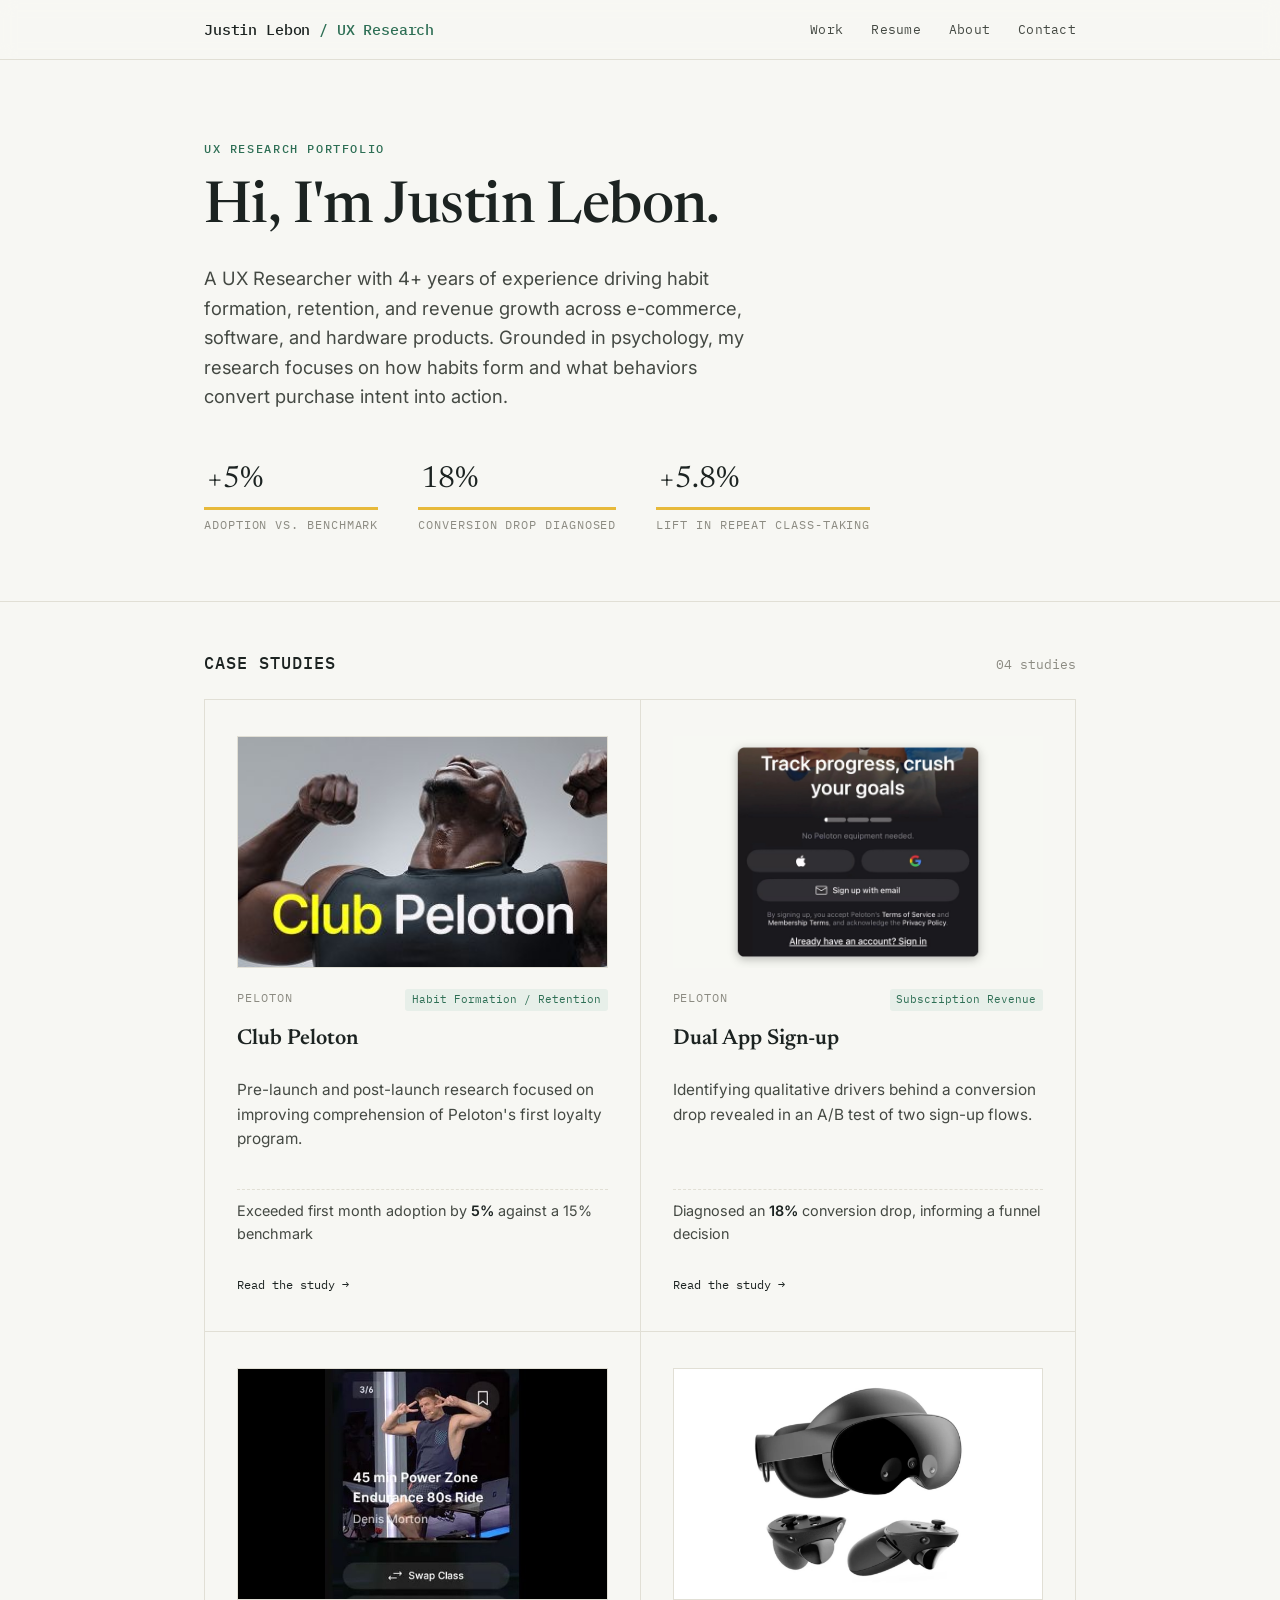
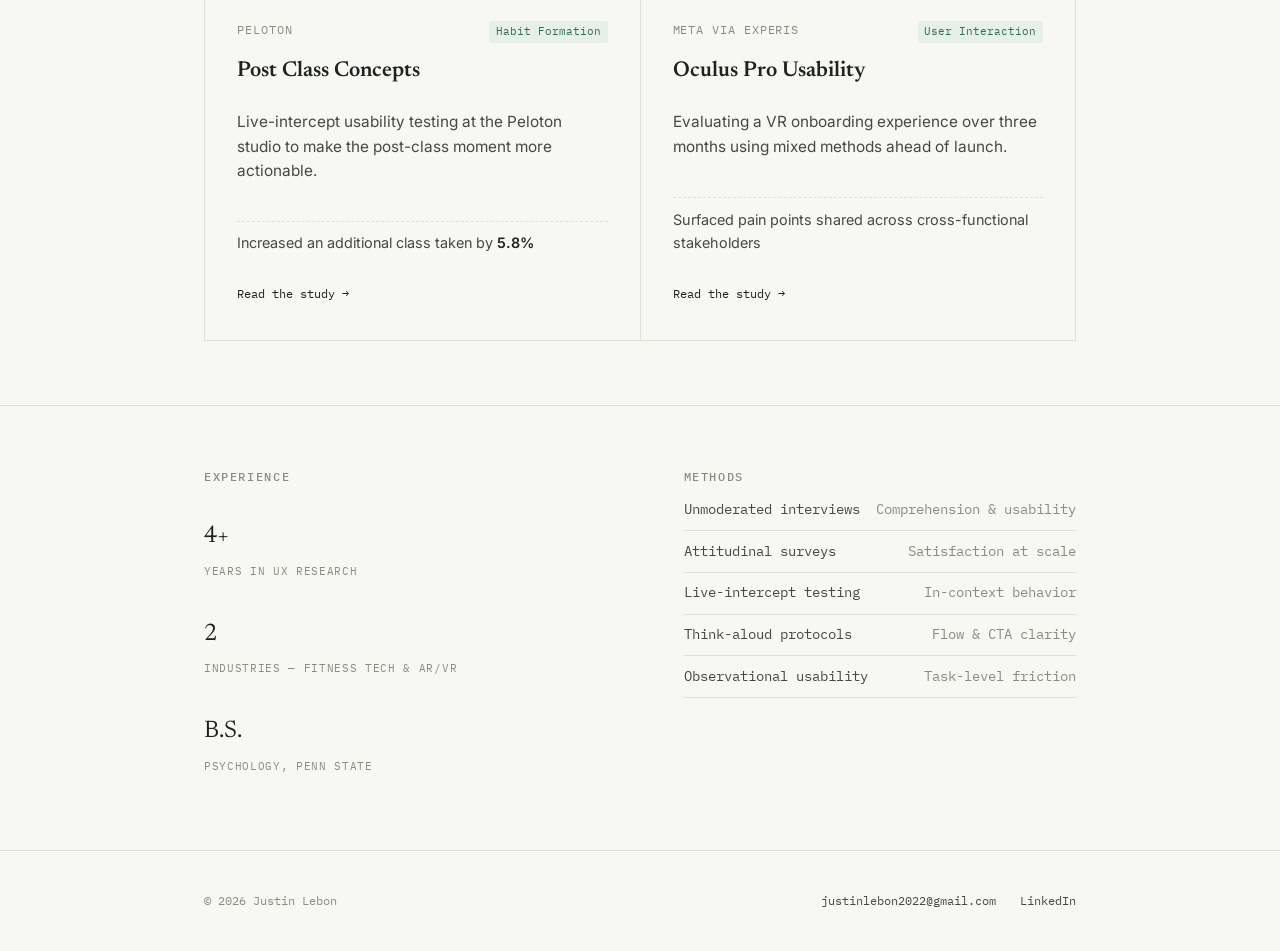
==== index.html @ 289b0f76 "Update index.html" ====
<!DOCTYPE html>
<html lang="en">
<head>
<meta charset="UTF-8">
<meta name="viewport" content="width=device-width, initial-scale=1.0">
<title>Justin Lebon — UX Research Portfolio</title>
<meta name="description" content="Justin Lebon is a user researcher with a background in psychology, focused on habit formation, retention, and revenue growth.">
<link rel="preconnect" href="https://fonts.googleapis.com">
<link rel="preconnect" href="https://fonts.gstatic.com" crossorigin>
<link href="https://fonts.googleapis.com/css2?family=Newsreader:wght@400;500;600&family=Inter:wght@400;500;600&family=IBM+Plex+Mono:wght@400;500&display=swap" rel="stylesheet">
<link rel="stylesheet" href="style.css">
</head>
<body>

<header class="site-header">
  <div class="container">
    <a href="index.html" class="brand">Justin Lebon <span>/ UX Research</span></a>
    <nav class="nav-links">
      <a href="#work">Work</a>
      <a href="resume.html">Resume</a>
      <a href="#hero">About</a>
      <a href="https://mail.google.com/mail/?view=cm&fs=1&to=justinlebon2022@gmail.com" target="_blank" rel="noopener">Contact</a>
    </nav>
  </div>
</header>

<main>
  <section class="hero" id="hero">
    <div class="container">
      <span class="eyebrow">UX Research Portfolio</span>
      <h1>Hi, I'm Justin Lebon.</h1>
      <p class="lede">A UX Researcher with 4+ years of experience driving habit formation, retention, and revenue growth across e-commerce, software, and hardware products. Grounded in psychology, my research focuses on how habits form and what behaviors convert purchase intent into action.</p>
      <div class="stats">
        <div class="stat">
          <span class="num mark">+5%</span>
          <span class="label">Adoption vs. benchmark</span>
        </div>
        <div class="stat">
          <span class="num mark">18%</span>
          <span class="label">Conversion drop diagnosed</span>
        </div>
        <div class="stat">
          <span class="num mark">+5.8%</span>
          <span class="label">Lift in repeat class-taking</span>
        </div>
      </div>
    </div>
  </section>

  <section id="work" class="container">
    <div class="section-label">
      <h2>Case Studies</h2>
      <span class="count">04 studies</span>
    </div>

    <div class="case-grid">

      <a class="case-card reveal" href="club-peloton.html">
        <img class="thumb" src="images/club-peloton-card.jpg" alt="Club Peloton loyalty program screen" style="object-fit:cover; object-position: top;">
        <div class="top-row">
          <span class="company">Peloton</span>
          <span class="tag">Habit Formation / Retention</span>
        </div>
        <h3>Club Peloton</h3>
        <p class="desc">Pre-launch and post-launch research focused on improving comprehension of Peloton's first loyalty program.</p>
        <p class="impact">Exceeded first month adoption by <strong>5%</strong> against a 15% benchmark</p>
        <span class="read-link">Read the study →</span>
      </a>

      <a class="case-card reveal" href="subscription-revenue.html">
        <img class="thumb" src="images/dualapp-card.jpg" alt="Peloton sign-up screen, track progress and crush your goals" style="object-fit:cover; border:none;">
        <div class="top-row">
          <span class="company">Peloton</span>
          <span class="tag">Subscription Revenue</span>
        </div>
        <h3>Dual App Sign-up</h3>
        <p class="desc">Identifying qualitative drivers behind a conversion drop revealed in an A/B test of two sign-up flows.</p>
        <p class="impact">Diagnosed an <strong>18%</strong> conversion drop, informing a funnel decision</p>
        <span class="read-link">Read the study →</span>
      </a>

      <a class="case-card reveal" href="post-class.html">
        <img class="thumb" src="images/postclass-card.jpg" alt="Post-class recommendation screen with upcoming ride suggestions">
        <div class="top-row">
          <span class="company">Peloton</span>
          <span class="tag">Habit Formation</span>
        </div>
        <h3>Post Class Concepts</h3>
        <p class="desc">Live-intercept usability testing at the Peloton studio to make the post-class moment more actionable.</p>
        <p class="impact">Increased an additional class taken by <strong>5.8%</strong></p>
        <span class="read-link">Read the study →</span>
      </a>

      <a class="case-card reveal" href="oculus-vr.html">
        <img class="thumb" src="images/oculus-headset.jpg" alt="Meta Quest Pro VR headset" style="object-fit:contain; background:#fff;">
        <div class="top-row">
          <span class="company">Meta via Experis</span>
          <span class="tag">User Interaction</span>
        </div>
        <h3>Oculus Pro Usability</h3>
        <p class="desc">Evaluating a VR onboarding experience over three months using mixed methods ahead of launch.</p>
        <p class="impact">Surfaced pain points shared across cross-functional stakeholders</p>
        <span class="read-link">Read the study →</span>
      </a>

    </div>
  </section>

  <section id="about" class="about-strip">
    <div class="container grid">
           <div>
        <span class="eyebrow muted">Experience</span>
        <div class="about-stats">
          <div class="stat">
            <span class="num">4+</span>
            <span class="label">Years in UX Research</span>
          </div>
          <div class="stat">
            <span class="num">2</span>
            <span class="label">Industries — Fitness Tech &amp; AR/VR</span>
          </div>
          <div class="stat">
            <span class="num">B.S.</span>
            <span class="label">Psychology, Penn State</span>
          </div>
        </div>
      </div>
      <div>
        <span class="eyebrow muted">Methods</span>
        <ul class="method-list">
          <li><span>Unmoderated interviews</span><span>Comprehension &amp; usability</span></li>
          <li><span>Attitudinal surveys</span><span>Satisfaction at scale</span></li>
          <li><span>Live-intercept testing</span><span>In-context behavior</span></li>
          <li><span>Think-aloud protocols</span><span>Flow &amp; CTA clarity</span></li>
          <li><span>Observational usability</span><span>Task-level friction</span></li>
        </ul>
      </div>
    </div>
  </section>
</main>

<footer class="site-footer">
  <div class="container">
    <span>© 2026 Justin Lebon</span>
    <div class="footer-links">
      <a href="https://mail.google.com/mail/?view=cm&fs=1&to=justinlebon2022@gmail.com" target="_blank" rel="noopener">justinlebon2022@gmail.com</a>
      <a href="https://www.linkedin.com/in/justin-lebon/" target="_blank" rel="noopener">LinkedIn</a>
    </div>
  </div>
</footer>

<script src="script.js"></script>
</body>
</html>
---- style.css ----
/* ===========================================================
   Justin Lebon — UX Research Portfolio
   Design language: "field notes" — a researcher's annotated
   notebook. Paper ground, ink type, forest-green signal color
   for data/impact, and a marker-highlighter accent used only
   on the numbers that matter.
   =========================================================== */

:root {
  /* color */
  --paper: #F7F7F3;
  --paper-raised: #FFFFFF;
  --ink: #1C2321;
  --ink-soft: #444943;
  --muted: #8C8B82;
  --line: #E1DFD5;
  --signal: #2E6F55;      /* forest green — data, links, accents */
  --signal-soft: #E7EFE9; /* pale wash of signal for chips/backgrounds */
  --mark: #E7B93A;        /* marker-highlighter gold */
  --mark-soft: #FBEFCB;

  /* type */
  --font-display: "Newsreader", Georgia, serif;
  --font-body: "Inter", -apple-system, BlinkMacSystemFont, sans-serif;
  --font-mono: "IBM Plex Mono", ui-monospace, monospace;

  /* layout */
  --max: 920px;
  --edge: 1.5rem;
}

* { box-sizing: border-box; }

html {
  scroll-behavior: smooth;
}

@media (prefers-reduced-motion: reduce) {
  html { scroll-behavior: auto; }
  *, *::before, *::after {
    animation-duration: 0.01ms !important;
    animation-iteration-count: 1 !important;
    transition-duration: 0.01ms !important;
    scroll-behavior: auto !important;
  }
}

body {
  margin: 0;
  background: var(--paper);
  color: var(--ink);
  font-family: var(--font-body);
  font-size: 17px;
  line-height: 1.6;
  -webkit-font-smoothing: antialiased;
}

::selection {
  background: var(--mark-soft);
  color: var(--ink);
}

a {
  color: var(--signal);
  text-decoration: none;
}
a:hover { text-decoration: underline; }

:focus-visible {
  outline: 2px solid var(--signal);
  outline-offset: 3px;
  border-radius: 2px;
}

img { max-width: 100%; display: block; }

.container {
  max-width: var(--max);
  margin: 0 auto;
  padding: 0 var(--edge);
}

.eyebrow {
  font-family: var(--font-mono);
  font-size: 0.72rem;
  letter-spacing: 0.14em;
  text-transform: uppercase;
  color: var(--signal);
  font-weight: 500;
}
.eyebrow.muted { color: var(--muted); }

h1, h2, h3 {
  font-family: var(--font-display);
  font-weight: 600;
  color: var(--ink);
  line-height: 1.15;
  margin: 0;
}

h1 { font-size: clamp(2.4rem, 5vw, 3.6rem); font-weight: 500; letter-spacing: -0.01em; }
h2 { font-size: clamp(1.5rem, 3vw, 2rem); }
h3 { font-size: 1.15rem; font-weight: 600; }

p { margin: 0.75em 0; color: var(--ink-soft); }

/* ---------- marker highlight, the signature element ---------- */
.mark {
  background-image: linear-gradient(var(--mark) 0 0);
  background-repeat: no-repeat;
  background-size: 100% 0.42em;
  background-position: 0 82%;
  padding: 0 0.08em;
  font-style: normal;
}

.meta-row .cell .v.mark {
  background-image: none;
  padding: 0;
  text-decoration: underline;
  text-decoration-color: var(--mark);
  text-decoration-thickness: 2px;
  text-underline-offset: 4px;
}

/* ---------- header ---------- */
.site-header {
  position: sticky;
  top: 0;
  z-index: 20;
  background: rgba(247, 247, 243, 0.88);
  backdrop-filter: blur(8px);
  border-bottom: 1px solid var(--line);
}
.site-header .container {
  display: flex;
  align-items: center;
  justify-content: space-between;
  padding-top: 1.1rem;
  padding-bottom: 1.1rem;
}
.brand {
  font-family: var(--font-mono);
  font-size: 0.92rem;
  color: var(--ink);
  font-weight: 500;
  letter-spacing: -0.01em;
}
.brand:hover { text-decoration: none; color: var(--signal); }
.brand span { color: var(--signal); }

.nav-links {
  display: flex;
  gap: 1.75rem;
  font-family: var(--font-mono);
  font-size: 0.82rem;
  letter-spacing: 0.02em;
}
.nav-links a { color: var(--ink-soft); }
.nav-links a:hover { color: var(--signal); }

.back-link {
  font-family: var(--font-mono);
  font-size: 0.82rem;
  color: var(--ink-soft);
  display: inline-flex;
  align-items: center;
  gap: 0.4em;
}
.back-link:hover { color: var(--signal); text-decoration: none; }

/* ---------- hero ---------- */
.hero {
  padding: 5rem 0 4rem;
  border-bottom: 1px solid var(--line);
}
.hero .eyebrow { margin-bottom: 1.1rem; display: block; }
.hero h1 { max-width: 15ch; }
.hero .lede {
  max-width: 46ch;
  font-size: 1.15rem;
  margin-top: 1.4rem;
  color: var(--ink-soft);
}
.hero .stats {
  display: flex;
  flex-wrap: wrap;
  gap: 2.5rem;
  margin-top: 2.75rem;
}
.hero .stat .num {
  font-family: var(--font-display);
  font-size: 1.9rem;
  color: var(--ink);
  display: block;
}
.hero .stat .num.mark {
  background-size: 100% 0.1em;
  background-position: 0 100%;
  padding: 0 0.1em 0.18em;
}
.hero .stat .label {
  font-family: var(--font-mono);
  font-size: 0.72rem;
  color: var(--muted);
  text-transform: uppercase;
  letter-spacing: 0.08em;
}

/* ---------- case study grid (index) ---------- */
.section-label {
  padding: 3.25rem 0 1.5rem;
  display: flex;
  align-items: baseline;
  justify-content: space-between;
  gap: 1rem;
}
.section-label h2 { font-size: 1.05rem; font-family: var(--font-mono); text-transform: uppercase; letter-spacing: 0.06em; font-weight: 500; color: var(--ink); }
.section-label .count { font-family: var(--font-mono); font-size: 0.8rem; color: var(--muted); }

.case-grid {
  display: grid;
  grid-template-columns: repeat(2, 1fr);
  gap: 1px;
  background: var(--line);
  border: 1px solid var(--line);
  margin-bottom: 4rem;
}
@media (max-width: 720px) {
  .case-grid { grid-template-columns: 1fr; }
}

.case-card {
  background: var(--paper);
  padding: 2.25rem 2rem;
  display: flex;
  flex-direction: column;
  gap: 0.9rem;
  transition: background 0.2s ease;
}
.case-card:hover { background: var(--paper-raised); }
.case-card .top-row {
  display: flex;
  justify-content: space-between;
  align-items: flex-start;
  gap: 1rem;
}
.case-card .company {
  font-family: var(--font-mono);
  font-size: 0.72rem;
  letter-spacing: 0.08em;
  text-transform: uppercase;
  color: var(--muted);
}
.case-card .tag {
  font-family: var(--font-mono);
  font-size: 0.68rem;
  color: var(--signal);
  background: var(--signal-soft);
  padding: 0.25em 0.6em;
  border-radius: 3px;
  white-space: nowrap;
}
.case-card h3 {
  font-size: 1.35rem;
  margin-top: 0.1rem;
}
.case-card .desc {
  font-size: 0.96rem;
  color: var(--ink-soft);
  flex-grow: 1;
}
.case-card .impact {
  font-size: 0.9rem;
  padding-top: 0.6rem;
  border-top: 1px dashed var(--line);
  color: var(--ink-soft);
}
.case-card .impact strong { color: var(--ink); font-weight: 600; }
.case-card .read-link {
  font-family: var(--font-mono);
  font-size: 0.78rem;
  color: var(--ink);
  margin-top: 0.3rem;
}
.case-card:hover .read-link { color: var(--signal); }

/* ---------- about strip ---------- */
.about-strip {
  padding: 3.5rem 0 4.5rem;
  border-top: 1px solid var(--line);
}
.about-strip .grid {
  display: grid;
  grid-template-columns: 1.1fr 1fr;
  gap: 3rem;
}
@media (max-width: 720px) {
  .about-strip .grid { grid-template-columns: 1fr; }
}
.about-strip p { font-size: 1.02rem; }
.method-list {
  list-style: none;
  margin: 0;
  padding: 0;
  font-family: var(--font-mono);
  font-size: 0.85rem;
}
.about-stats {
  display: flex;
  flex-wrap: wrap;
  gap: 2rem;
  margin-top: 1.75rem;
}
.about-stats .num {
  font-family: var(--font-display);
  font-size: 1.5rem;
  color: var(--ink);
  display: block;
}
.about-stats .label {
  font-family: var(--font-mono);
  font-size: 0.7rem;
  color: var(--muted);
  text-transform: uppercase;
  letter-spacing: 0.06em;
}
.method-list li {
  display: flex;
  justify-content: space-between;
  padding: 0.7em 0;
  border-bottom: 1px solid var(--line);
  color: var(--ink-soft);
}
.method-list li span:last-child { color: var(--muted); }

/* ---------- footer ---------- */
.site-footer {
  border-top: 1px solid var(--line);
  padding: 2.5rem 0;
}
.site-footer .container {
  display: flex;
  justify-content: space-between;
  align-items: center;
  flex-wrap: wrap;
  gap: 1rem;
  font-family: var(--font-mono);
  font-size: 0.78rem;
  color: var(--muted);
}
.site-footer .container a { color: var(--ink-soft); }
.site-footer .container a:hover { color: var(--signal); }
.footer-links {
  display: flex;
  gap: 1.5rem;
}

/* ===========================================================
   Case study pages
   =========================================================== */

.case-hero {
  padding: 2.75rem 0 3rem;
  border-bottom: 1px solid var(--line);
}
.case-hero .back-link { margin-bottom: 2.25rem; display: inline-flex; }
.case-hero .eyebrow { margin-bottom: 0.9rem; display: block; }
.case-hero h1 { max-width: 22ch; font-size: clamp(2rem, 4.4vw, 3rem); }

.meta-row {
  display: grid;
  grid-template-columns: repeat(4, 1fr);
  gap: 1px;
  background: var(--line);
  border: 1px solid var(--line);
  margin-top: 2.75rem;
}
@media (max-width: 720px) {
  .meta-row { grid-template-columns: repeat(2, 1fr); }
}
.meta-row .cell {
  background: var(--paper);
  padding: 1.1rem 1.25rem;
}
.meta-row .cell .k {
  font-family: var(--font-mono);
  font-size: 0.68rem;
  text-transform: uppercase;
  letter-spacing: 0.06em;
  color: var(--muted);
  display: block;
  margin-bottom: 0.35rem;
}
.meta-row .cell .v {
  font-size: 0.95rem;
  color: var(--ink);
  font-weight: 500;
}

.case-section {
  padding: 3.5rem 0;
  border-bottom: 1px solid var(--line);
}
.case-section:last-of-type { border-bottom: none; }
.case-section .section-head {
  display: flex;
  align-items: baseline;
  gap: 0.9rem;
  margin-bottom: 1rem;
}
.case-section .index {
  font-family: var(--font-mono);
  font-size: 0.85rem;
  color: var(--signal);
}
.case-section h2 { font-size: clamp(1.3rem, 2.6vw, 1.7rem); }

.lead-list {
  margin: 0;
  padding: 0;
  list-style: none;
  display: grid;
  gap: 1.1rem;
}
.lead-list li {
  padding-left: 1.6rem;
  position: relative;
  color: var(--ink-soft);
  font-size: 1.02rem;
}
.lead-list li::before {
  content: "";
  position: absolute;
  left: 0;
  top: 0.55em;
  width: 6px;
  height: 6px;
  background: var(--signal);
  border-radius: 50%;
}

.objective-cards {
  display: grid;
  grid-template-columns: repeat(2, 1fr);
  gap: 1.25rem;
}
@media (max-width: 720px) { .objective-cards { grid-template-columns: 1fr; } }
.objective-card {
  border: 1px solid var(--line);
  padding: 1.5rem 1.6rem;
  background: var(--paper-raised);
}
.objective-card .num {
  font-family: var(--font-mono);
  color: var(--signal);
  font-size: 0.8rem;
  display: block;
  margin-bottom: 0.6rem;
}
.objective-card p { margin: 0; color: var(--ink); font-size: 1.02rem; }

.method-grid {
  display: grid;
  grid-template-columns: repeat(2, 1fr);
  gap: 1.5rem;
}
@media (max-width: 720px) { .method-grid { grid-template-columns: 1fr; } }
.method-card {
  background: var(--paper-raised);
  border: 1px solid var(--line);
  padding: 1.75rem;
}
.method-card .method-name {
  font-family: var(--font-mono);
  font-size: 0.95rem;
  color: var(--ink);
  font-weight: 500;
  margin-bottom: 1rem;
  padding-bottom: 0.9rem;
  border-bottom: 1px dashed var(--line);
}
.method-card ul {
  margin: 0;
  padding: 0;
  list-style: none;
  display: grid;
  gap: 0.6rem;
}
.method-card li {
  font-size: 0.94rem;
  color: var(--ink-soft);
  padding-left: 1.1rem;
  position: relative;
}
.method-card li::before {
  content: "–";
  position: absolute;
  left: 0;
  color: var(--muted);
}

/* timeline */
.timeline {
  display: grid;
  grid-template-columns: repeat(4, 1fr);
  gap: 1.5rem;
}
@media (max-width: 860px) {
  .timeline { grid-template-columns: 1fr; }
}
.timeline-phase {
  position: relative;
  padding-top: 1.6rem;
}
.timeline-phase::before {
  content: "";
  position: absolute;
  top: 0;
  left: 0;
  right: 0;
  height: 3px;
  background: var(--signal);
}
.timeline-phase .phase-num {
  font-family: var(--font-mono);
  font-size: 0.72rem;
  color: var(--muted);
}
.timeline-phase h3 {
  font-size: 1rem;
  margin: 0.35rem 0 0.9rem;
}
.timeline-phase ul {
  margin: 0;
  padding: 0;
  list-style: none;
  display: grid;
  gap: 0.55rem;
}
.timeline-phase li {
  font-size: 0.87rem;
  color: var(--ink-soft);
  line-height: 1.45;
  padding-left: 0.9rem;
  position: relative;
}
.timeline-phase li::before {
  content: "";
  position: absolute;
  left: 0;
  top: 0.5em;
  width: 4px;
  height: 4px;
  background: var(--muted);
  border-radius: 50%;
}

/* insight / recommendation pairs */
.finding-list {
  display: grid;
  gap: 1px;
  background: var(--line);
  border: 1px solid var(--line);
}
.finding {
  background: var(--paper-raised);
  display: grid;
  grid-template-columns: 1fr 1fr;
}
@media (max-width: 720px) {
  .finding { grid-template-columns: 1fr; }
}
.finding > div {
  padding: 1.6rem 1.75rem;
}
.finding .insight { border-right: 1px solid var(--line); }
@media (max-width: 720px) {
  .finding .insight { border-right: none; border-bottom: 1px solid var(--line); }
}
.finding .tag {
  font-family: var(--font-mono);
  font-size: 0.68rem;
  text-transform: uppercase;
  letter-spacing: 0.07em;
  display: block;
  margin-bottom: 0.6rem;
}
.finding .insight .tag { color: var(--muted); }
.finding .recommendation .tag { color: var(--signal); }
.finding p { margin: 0; font-size: 0.96rem; color: var(--ink); }
.finding .recommendation { background: var(--signal-soft); }

/* ---------- imagery ---------- */
.case-card .thumb {
  width: 100%;
  aspect-ratio: 16 / 10;
  object-fit: cover;
  border: 1px solid var(--line);
  margin-bottom: 0.4rem;
  background: var(--ink);
}

.case-hero .grid {
  display: grid;
  grid-template-columns: 1.1fr 0.9fr;
  gap: 3rem;
  align-items: center;
}
@media (max-width: 800px) {
  .case-hero .grid { grid-template-columns: 1fr; }
}
.case-hero .shots {
  display: flex;
  gap: 1rem;
  justify-content: center;
}
.case-hero .shots img {
  width: 48%;
  border: 1px solid var(--line);
  box-shadow: 0 20px 40px -20px rgba(28, 35, 33, 0.25);
}
.case-hero .shots img:nth-child(2) { margin-top: 2rem; }
.case-hero .shots.single img { width: 72%; }

.company-logo {
  width: 44px;
  height: 44px;
  border-radius: 8px;
  object-fit: cover;
  margin-bottom: 1.1rem;
  border: 1px solid var(--line);
}

.context-media {
  display: grid;
  grid-template-columns: 1.3fr 1fr;
  gap: 2.5rem;
  align-items: center;
}
@media (max-width: 800px) {
  .context-media { grid-template-columns: 1fr; }
}
.context-media .art img {
  width: 100%;
  border: 1px solid var(--line);
}
.context-media .art.phone {
  max-width: 240px;
  margin: 0 auto;
}
.context-media .art.phone img {
  box-shadow: 0 24px 48px -24px rgba(28, 35, 33, 0.3);
}

.method-icon {
  width: 34px;
  height: 34px;
  object-fit: contain;
  margin-bottom: 0.9rem;
  opacity: 0.85;
}

/* ===========================================================
   Resume page
   =========================================================== */

.resume-hero {
  padding: 3.5rem 0 3rem;
  border-bottom: 1px solid var(--line);
}
.resume-hero .top-row {
  display: flex;
  justify-content: space-between;
  align-items: flex-start;
  gap: 1.5rem;
  flex-wrap: wrap;
}
.resume-hero h1 { margin-top: 0.6rem; }
.resume-contact {
  margin-top: 1.3rem;
  display: flex;
  flex-wrap: wrap;
  gap: 0.5rem 1.4rem;
  font-family: var(--font-mono);
  font-size: 0.85rem;
  color: var(--ink-soft);
}
.resume-contact a { color: var(--ink-soft); }
.resume-contact a:hover { color: var(--signal); }
.resume-contact span.sep { color: var(--line); }

.btn-download {
  font-family: var(--font-mono);
  font-size: 0.8rem;
  color: var(--ink);
  border: 1px solid var(--ink);
  padding: 0.65em 1.1em;
  white-space: nowrap;
  transition: background 0.2s ease, color 0.2s ease;
}
.btn-download:hover {
  background: var(--ink);
  color: var(--paper);
  text-decoration: none;
}

.resume-section {
  padding: 3rem 0;
  border-bottom: 1px solid var(--line);
}
.resume-section:last-of-type { border-bottom: none; }
.resume-section .section-head {
  display: flex;
  align-items: baseline;
  gap: 0.9rem;
  margin-bottom: 1.75rem;
}
.resume-section .index { font-family: var(--font-mono); font-size: 0.85rem; color: var(--signal); }
.resume-section h2 { font-size: clamp(1.2rem, 2.4vw, 1.5rem); }

.job {
  display: grid;
  grid-template-columns: 1fr 2.2fr;
  gap: 1.75rem;
  padding: 1.6rem 0;
  border-top: 1px dashed var(--line);
}
.job:first-of-type { border-top: none; padding-top: 0; }
@media (max-width: 720px) {
  .job { grid-template-columns: 1fr; gap: 0.6rem; }
}
.job .job-meta .company {
  font-weight: 600;
  color: var(--ink);
  font-size: 1.05rem;
  display: block;
}
.job .job-meta .place { color: var(--muted); font-size: 0.88rem; margin-top: 0.15rem; }
.job .job-meta .role { font-family: var(--font-mono); font-size: 0.78rem; color: var(--signal); margin-top: 0.6rem; display: block; }
.job .job-meta .dates { font-family: var(--font-mono); font-size: 0.78rem; color: var(--muted); margin-top: 0.25rem; display: block; }
.job ul { margin: 0; padding: 0; list-style: none; display: grid; gap: 0.75rem; }
.job li {
  font-size: 0.97rem;
  color: var(--ink-soft);
  padding-left: 1.1rem;
  position: relative;
}
.job li::before {
  content: "";
  position: absolute;
  left: 0;
  top: 0.55em;
  width: 6px;
  height: 6px;
  background: var(--signal);
  border-radius: 50%;
}
.job li strong {
  color: var(--ink);
  font-weight: 700;
}
.skills-grid {
  display: grid;
  grid-template-columns: repeat(2, 1fr);
  gap: 1.75rem;
}
@media (max-width: 720px) { .skills-grid { grid-template-columns: 1fr; } }
.skills-grid .skill-group .label {
  font-family: var(--font-mono);
  font-size: 0.72rem;
  text-transform: uppercase;
  letter-spacing: 0.06em;
  color: var(--muted);
  display: block;
  margin-bottom: 0.9rem;
}
.chip-row { display: flex; flex-wrap: wrap; gap: 0.5rem; }
.chip {
  font-family: var(--font-mono);
  font-size: 0.8rem;
  color: var(--ink-soft);
  border: 1px solid var(--line);
  padding: 0.4em 0.75em;
  background: var(--paper-raised);
}

.edu-award {
  display: grid;
  grid-template-columns: repeat(2, 1fr);
  gap: 2rem;
}
@media (max-width: 720px) { .edu-award { grid-template-columns: 1fr; } }
.edu-award .block .label {
  font-family: var(--font-mono);
  font-size: 0.72rem;
  text-transform: uppercase;
  letter-spacing: 0.06em;
  color: var(--muted);
  display: block;
  margin-bottom: 0.9rem;
}
.edu-award .item { padding: 0.9rem 0; border-top: 1px dashed var(--line); }
.edu-award .item:first-of-type { border-top: none; padding-top: 0; }
.edu-award .item .name { font-weight: 600; color: var(--ink); font-size: 0.98rem; }
.edu-award .item .detail { font-size: 0.88rem; color: var(--muted); margin-top: 0.2rem; }

/* reveal-on-scroll */
.reveal {
  opacity: 0;
  transform: translateY(14px);
  transition: opacity 0.6s ease, transform 0.6s ease;
}
.reveal.is-visible {
  opacity: 1;
  transform: translateY(0);
}
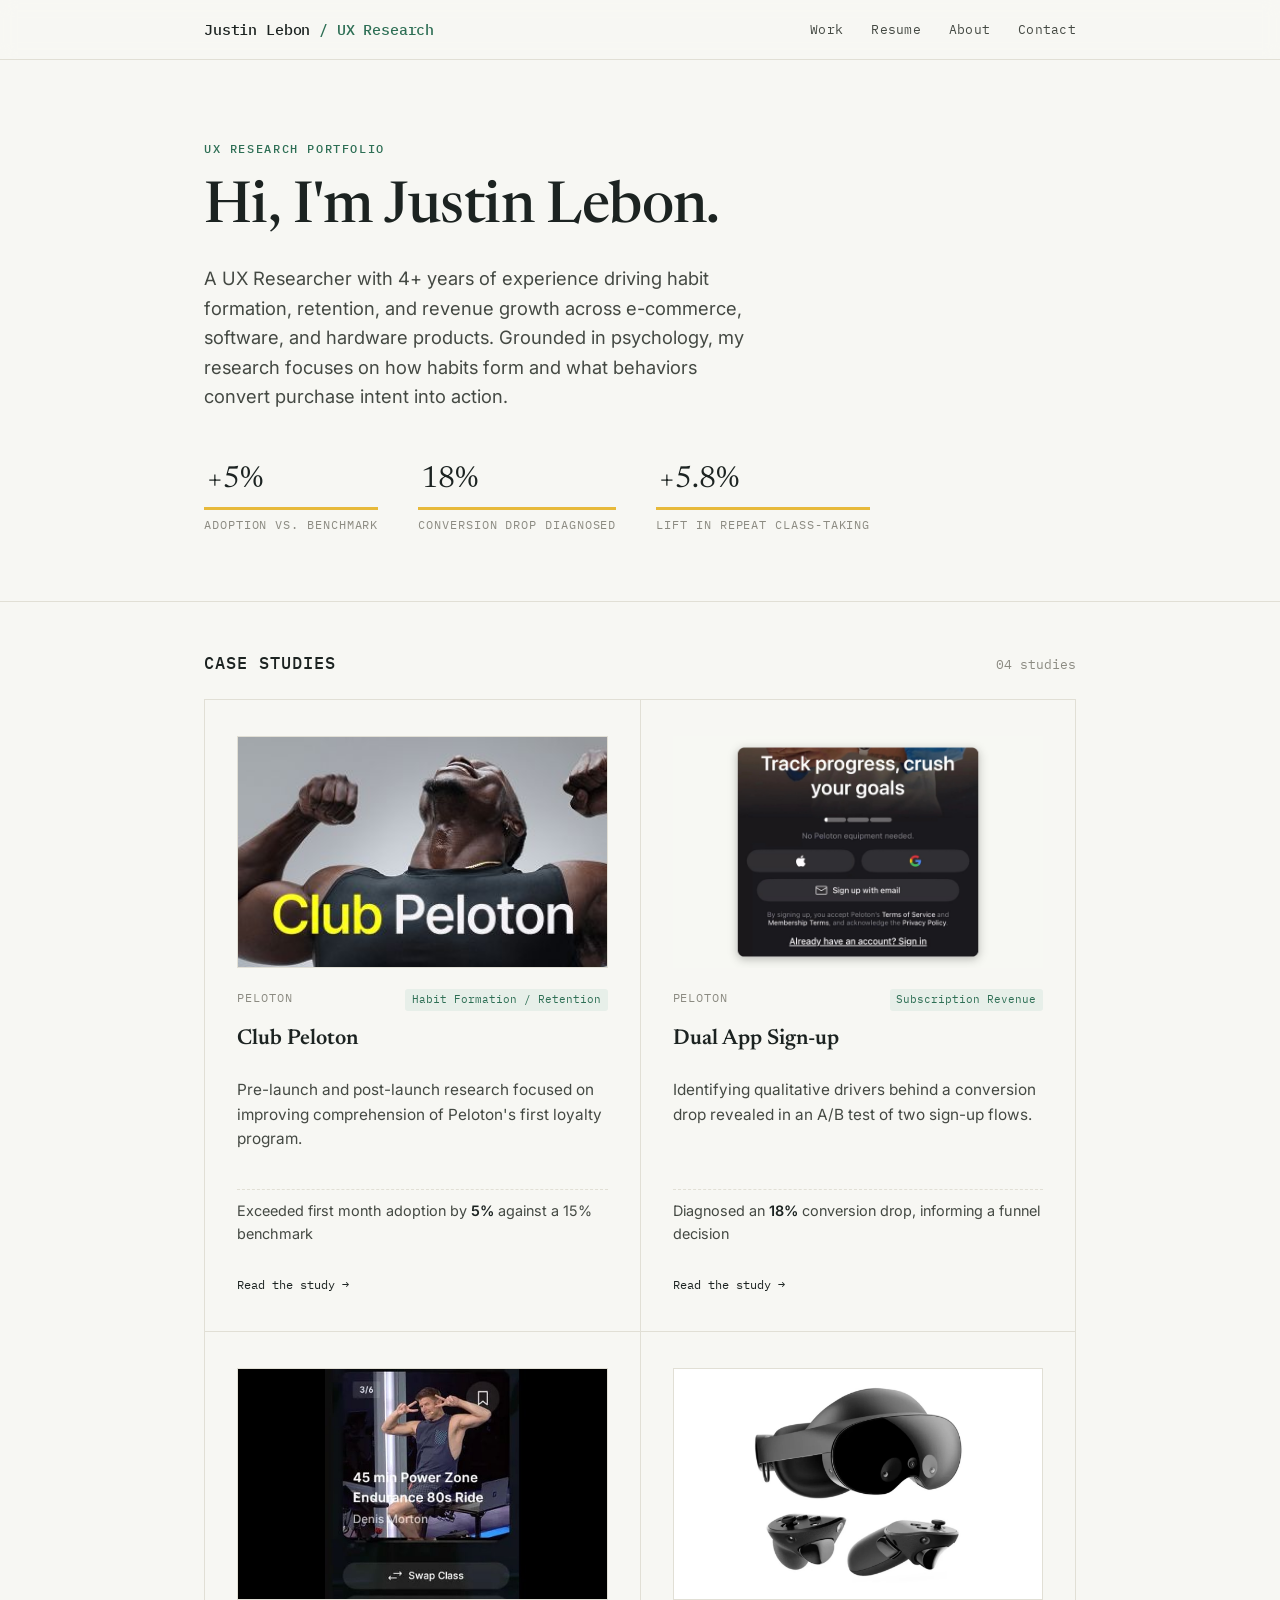
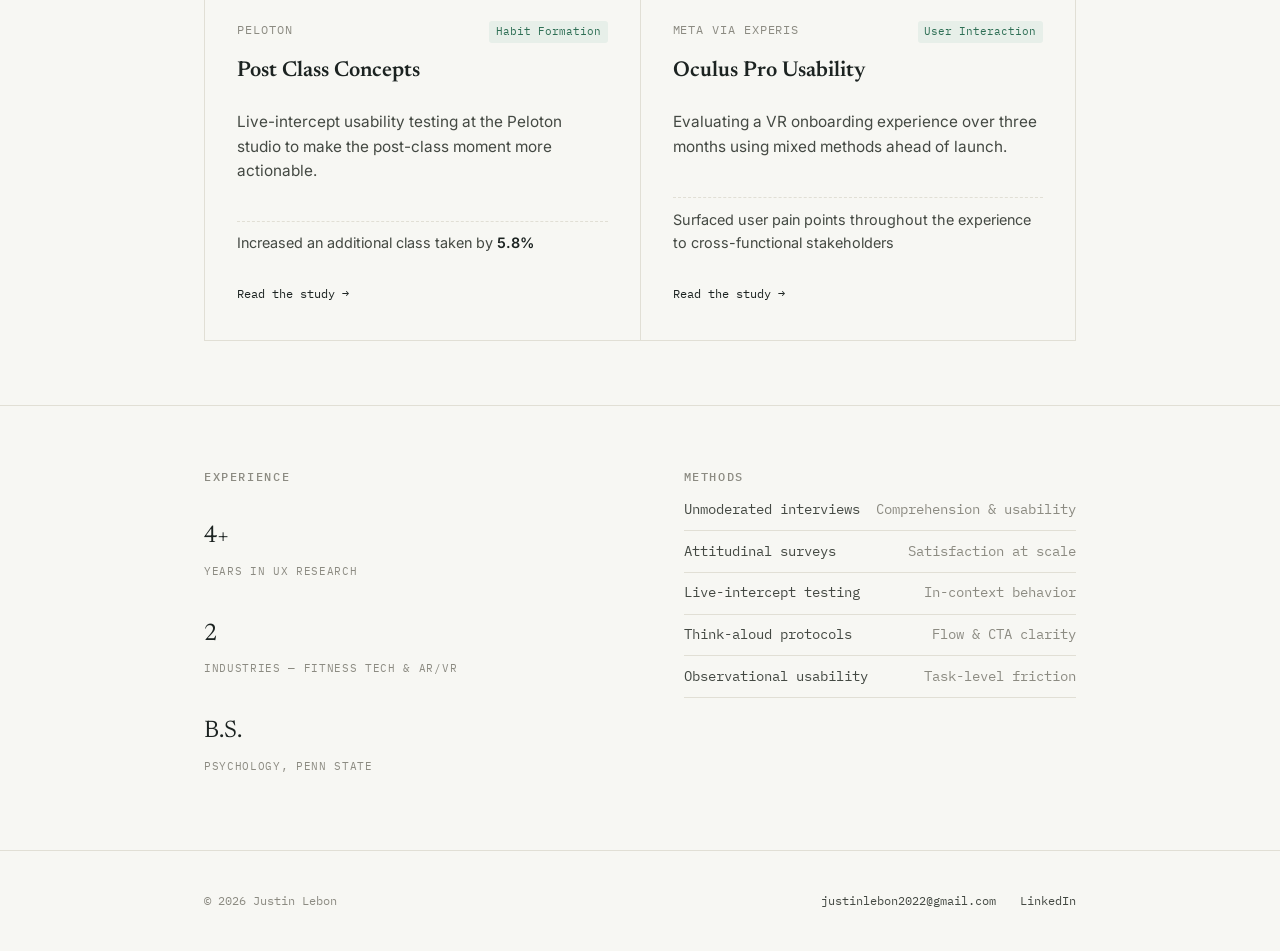
==== commit b9cc9622: "Update index.html" ====
--- a/index.html
+++ b/index.html
@@ -99,7 +99,7 @@
         </div>
         <h3>Oculus Pro Usability</h3>
         <p class="desc">Evaluating a VR onboarding experience over three months using mixed methods ahead of launch.</p>
-        <p class="impact">Surfaced pain points shared across cross-functional stakeholders</p>
+        <p class="impact">Surfaced user pain points throughout the experience to cross-functional stakeholders</p>
         <span class="read-link">Read the study →</span>
       </a>
 
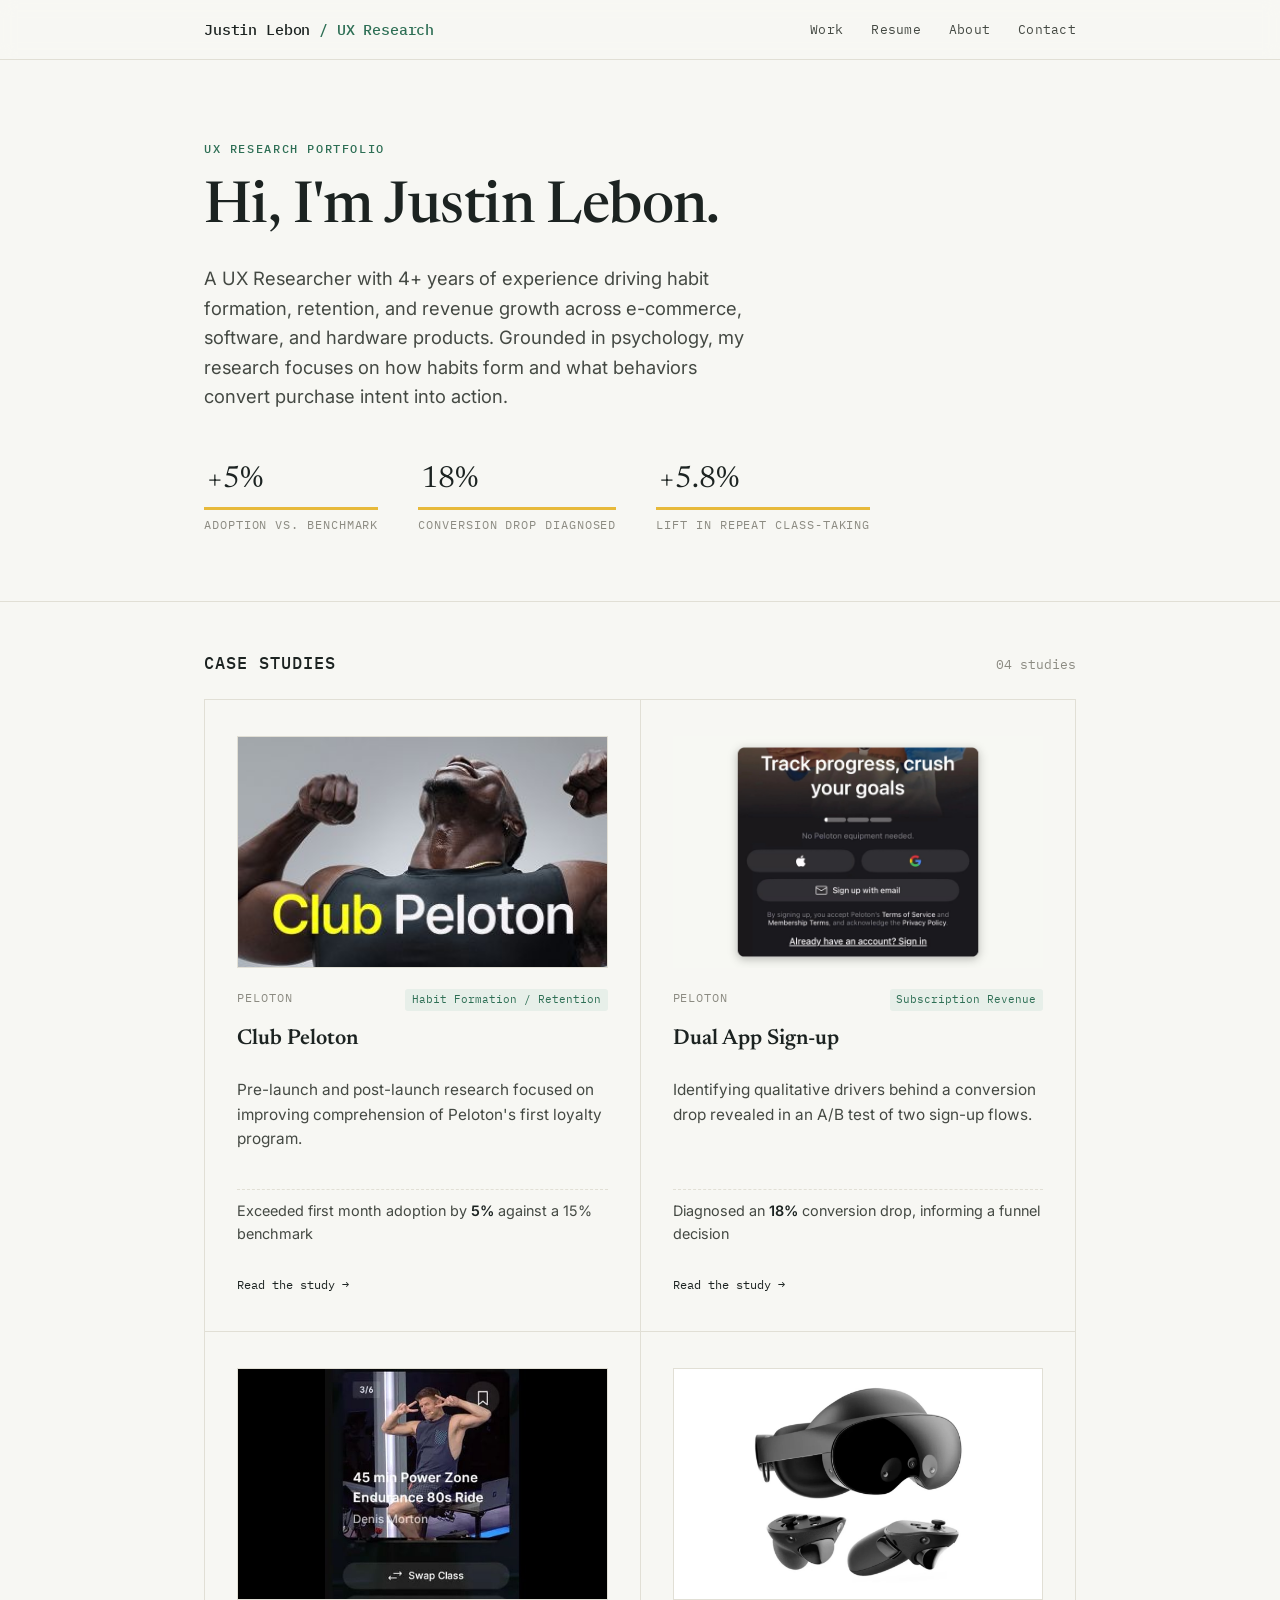
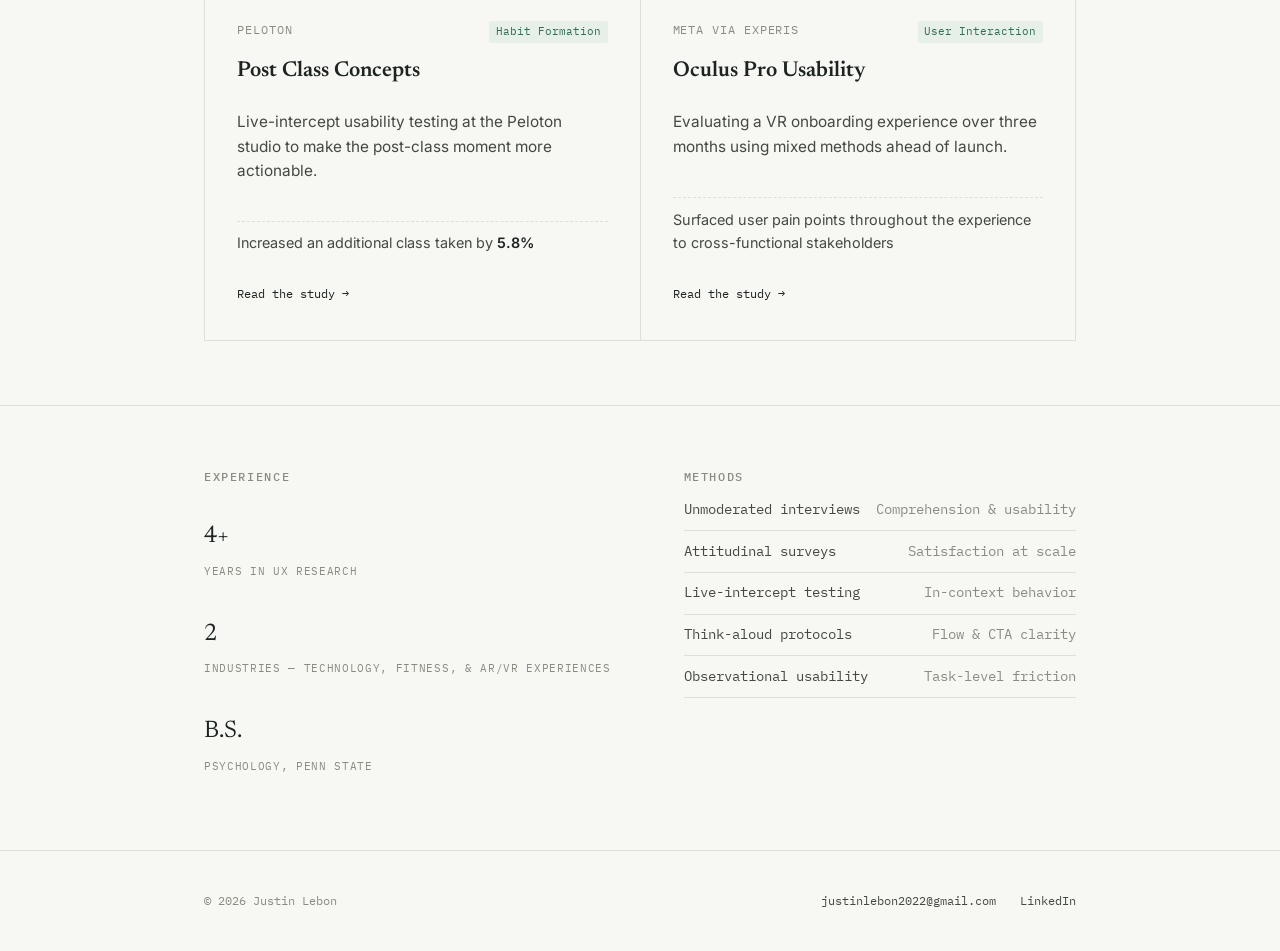
==== commit 10fd420d: "Update index.html" ====
--- a/index.html
+++ b/index.html
@@ -117,7 +117,7 @@
           </div>
           <div class="stat">
             <span class="num">2</span>
-            <span class="label">Industries — Fitness Tech &amp; AR/VR</span>
+            <span class="label">Industries — Technology, Fitness, &amp; AR/VR experiences</span>
           </div>
           <div class="stat">
             <span class="num">B.S.</span>
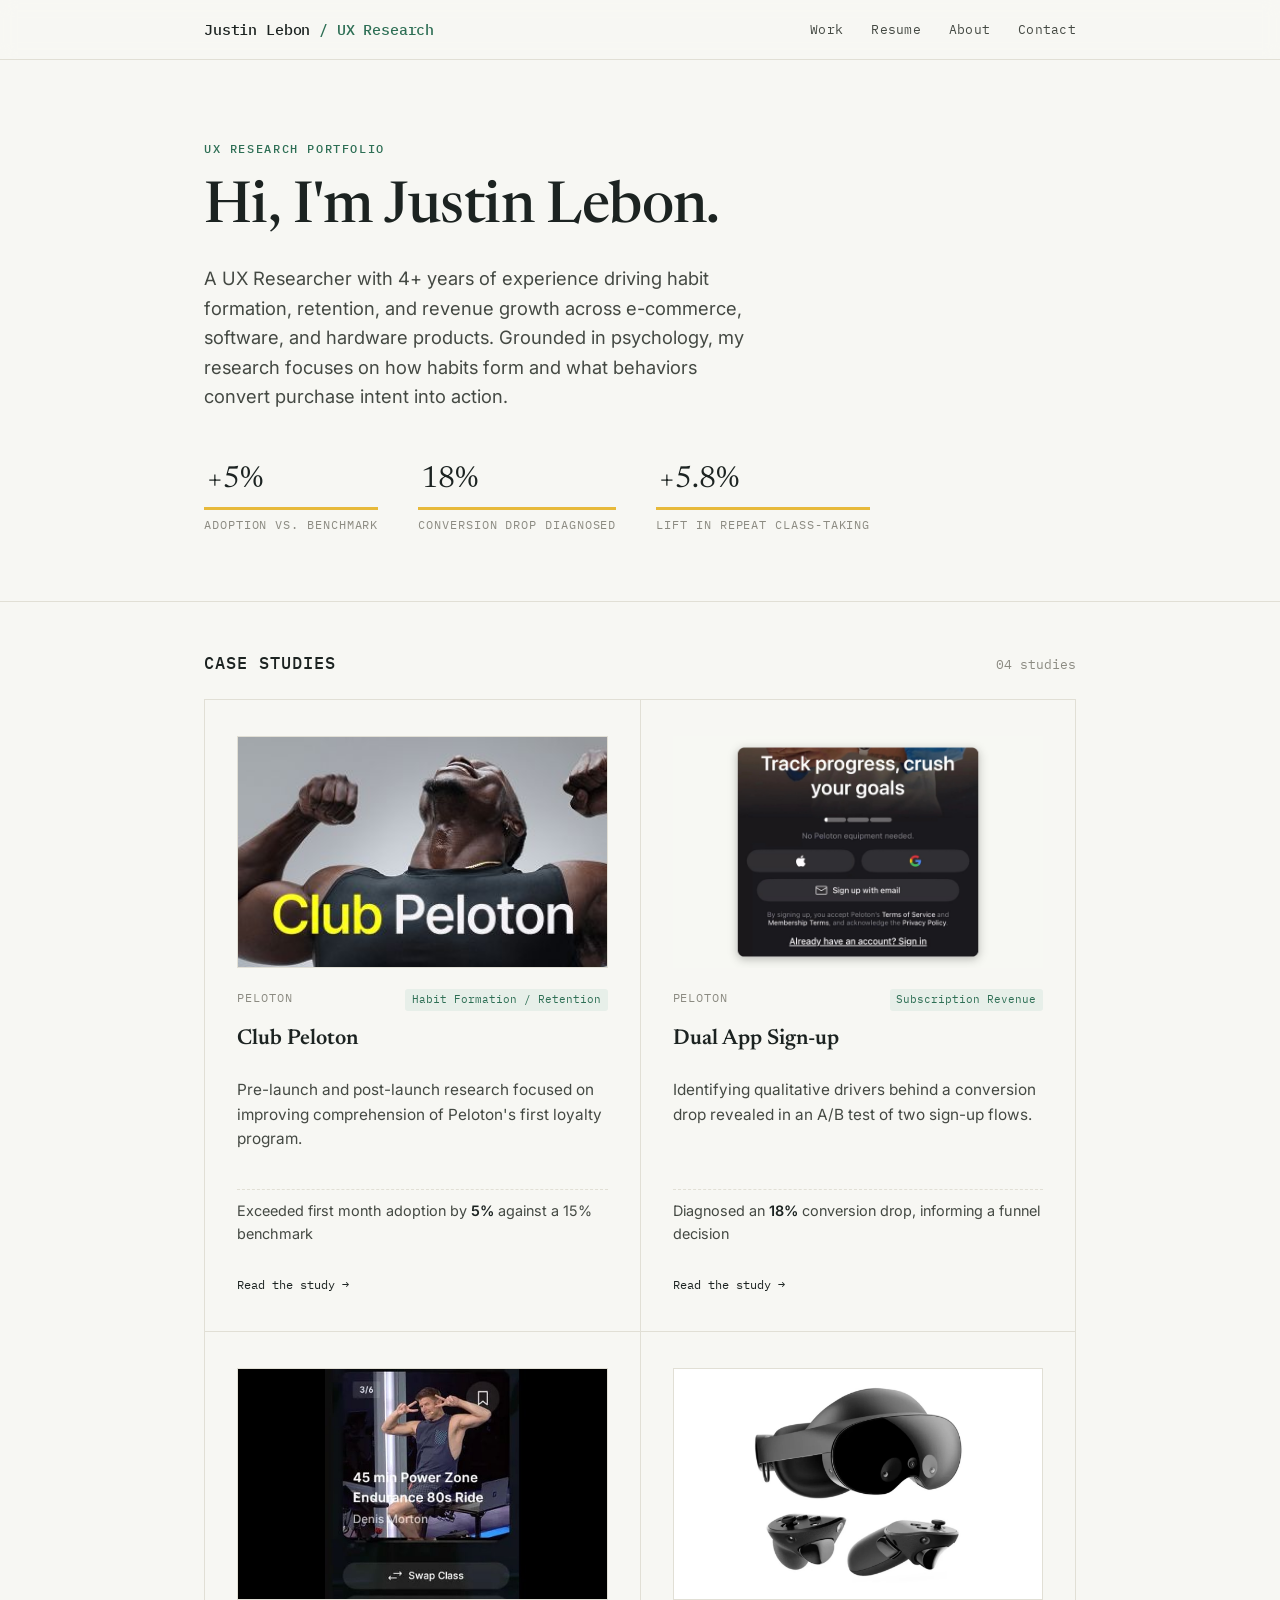
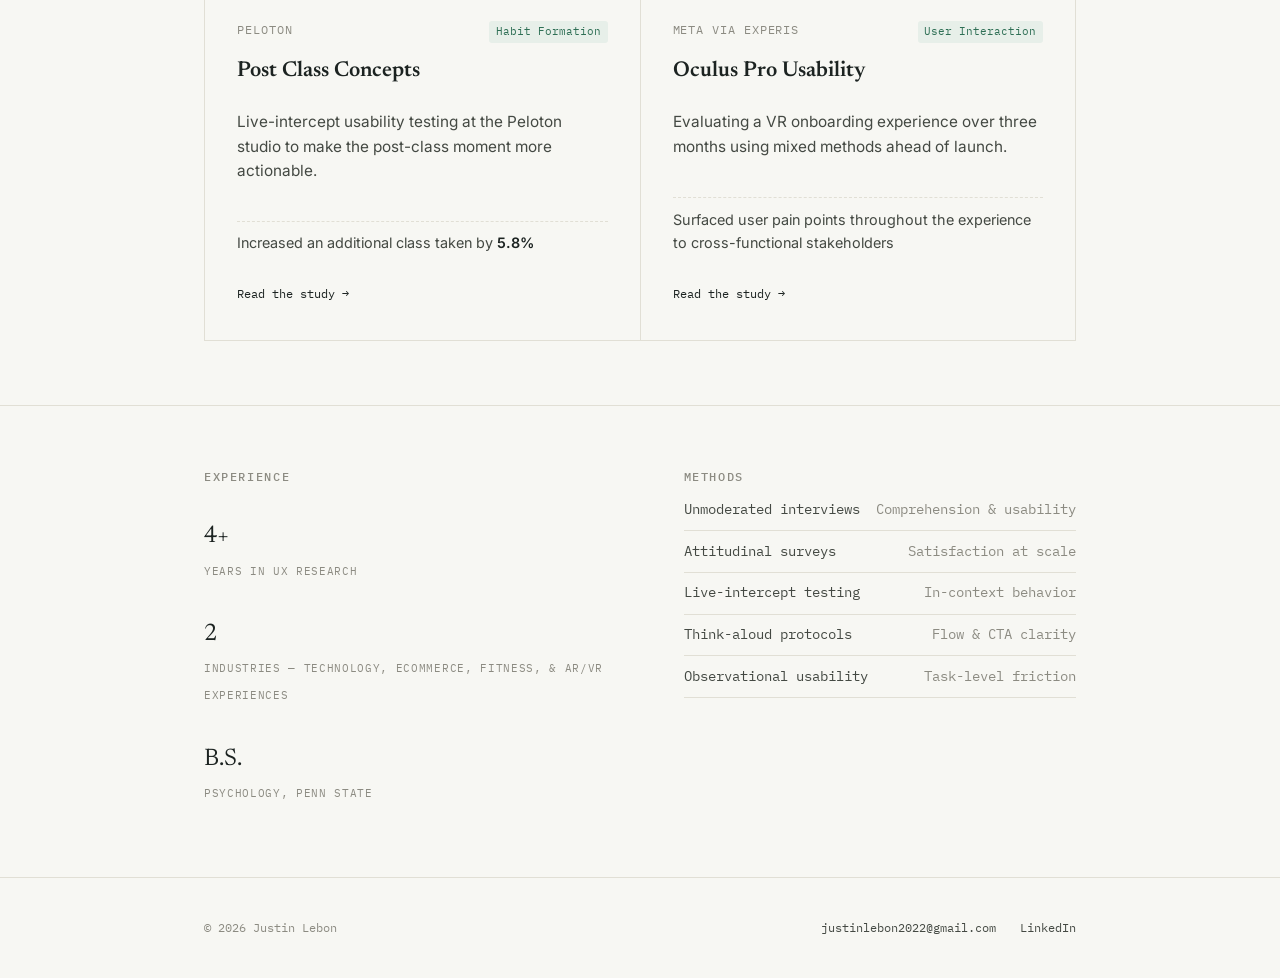
==== commit 28bf2802: "Update index.html" ====
--- a/index.html
+++ b/index.html
@@ -117,7 +117,7 @@
           </div>
           <div class="stat">
             <span class="num">2</span>
-            <span class="label">Industries — Technology, Fitness, &amp; AR/VR experiences</span>
+            <span class="label">Industries — Technology, Ecommerce, Fitness, &amp; AR/VR experiences</span>
           </div>
           <div class="stat">
             <span class="num">B.S.</span>
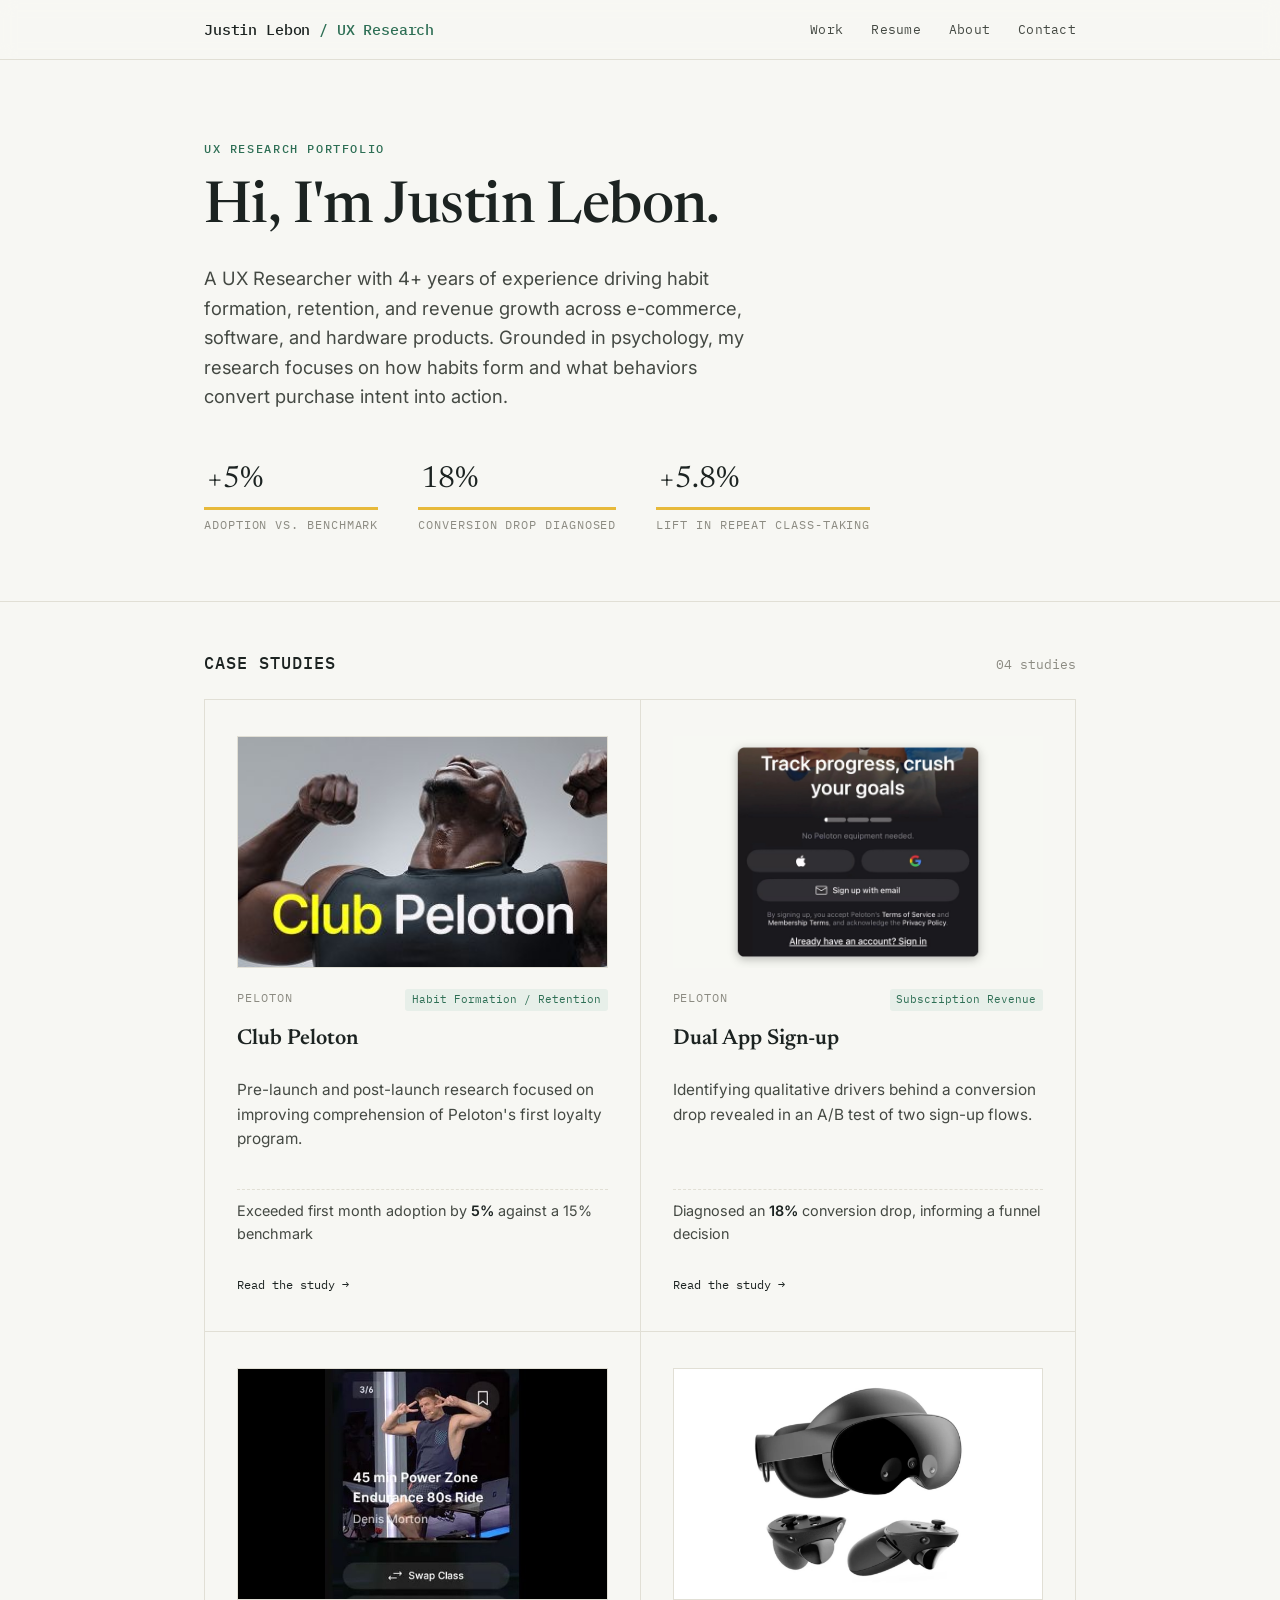
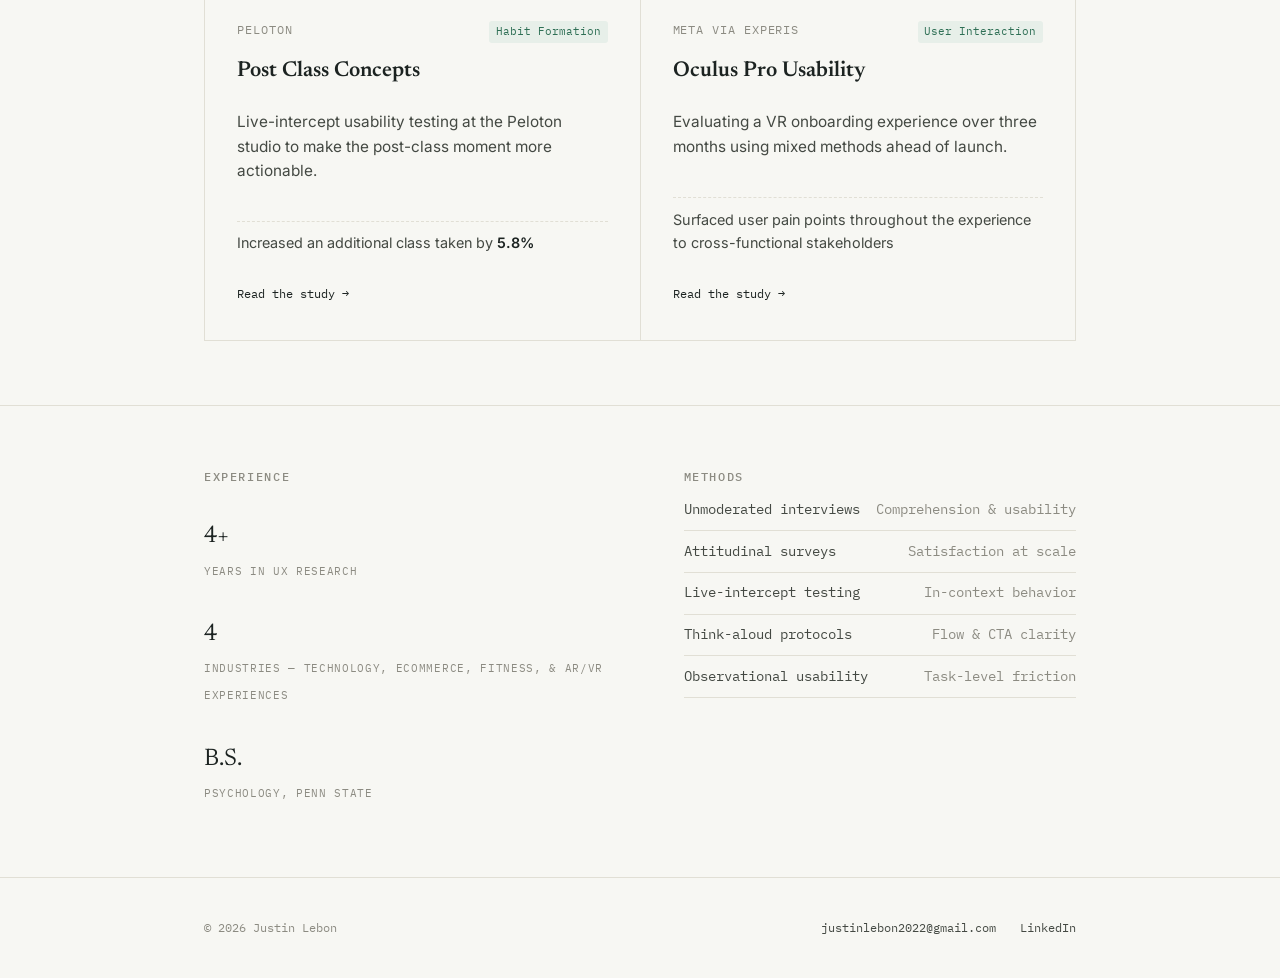
==== commit 4be93436: "Update index.html" ====
--- a/index.html
+++ b/index.html
@@ -116,7 +116,7 @@
             <span class="label">Years in UX Research</span>
           </div>
           <div class="stat">
-            <span class="num">2</span>
+            <span class="num">4</span>
             <span class="label">Industries — Technology, Ecommerce, Fitness, &amp; AR/VR experiences</span>
           </div>
           <div class="stat">
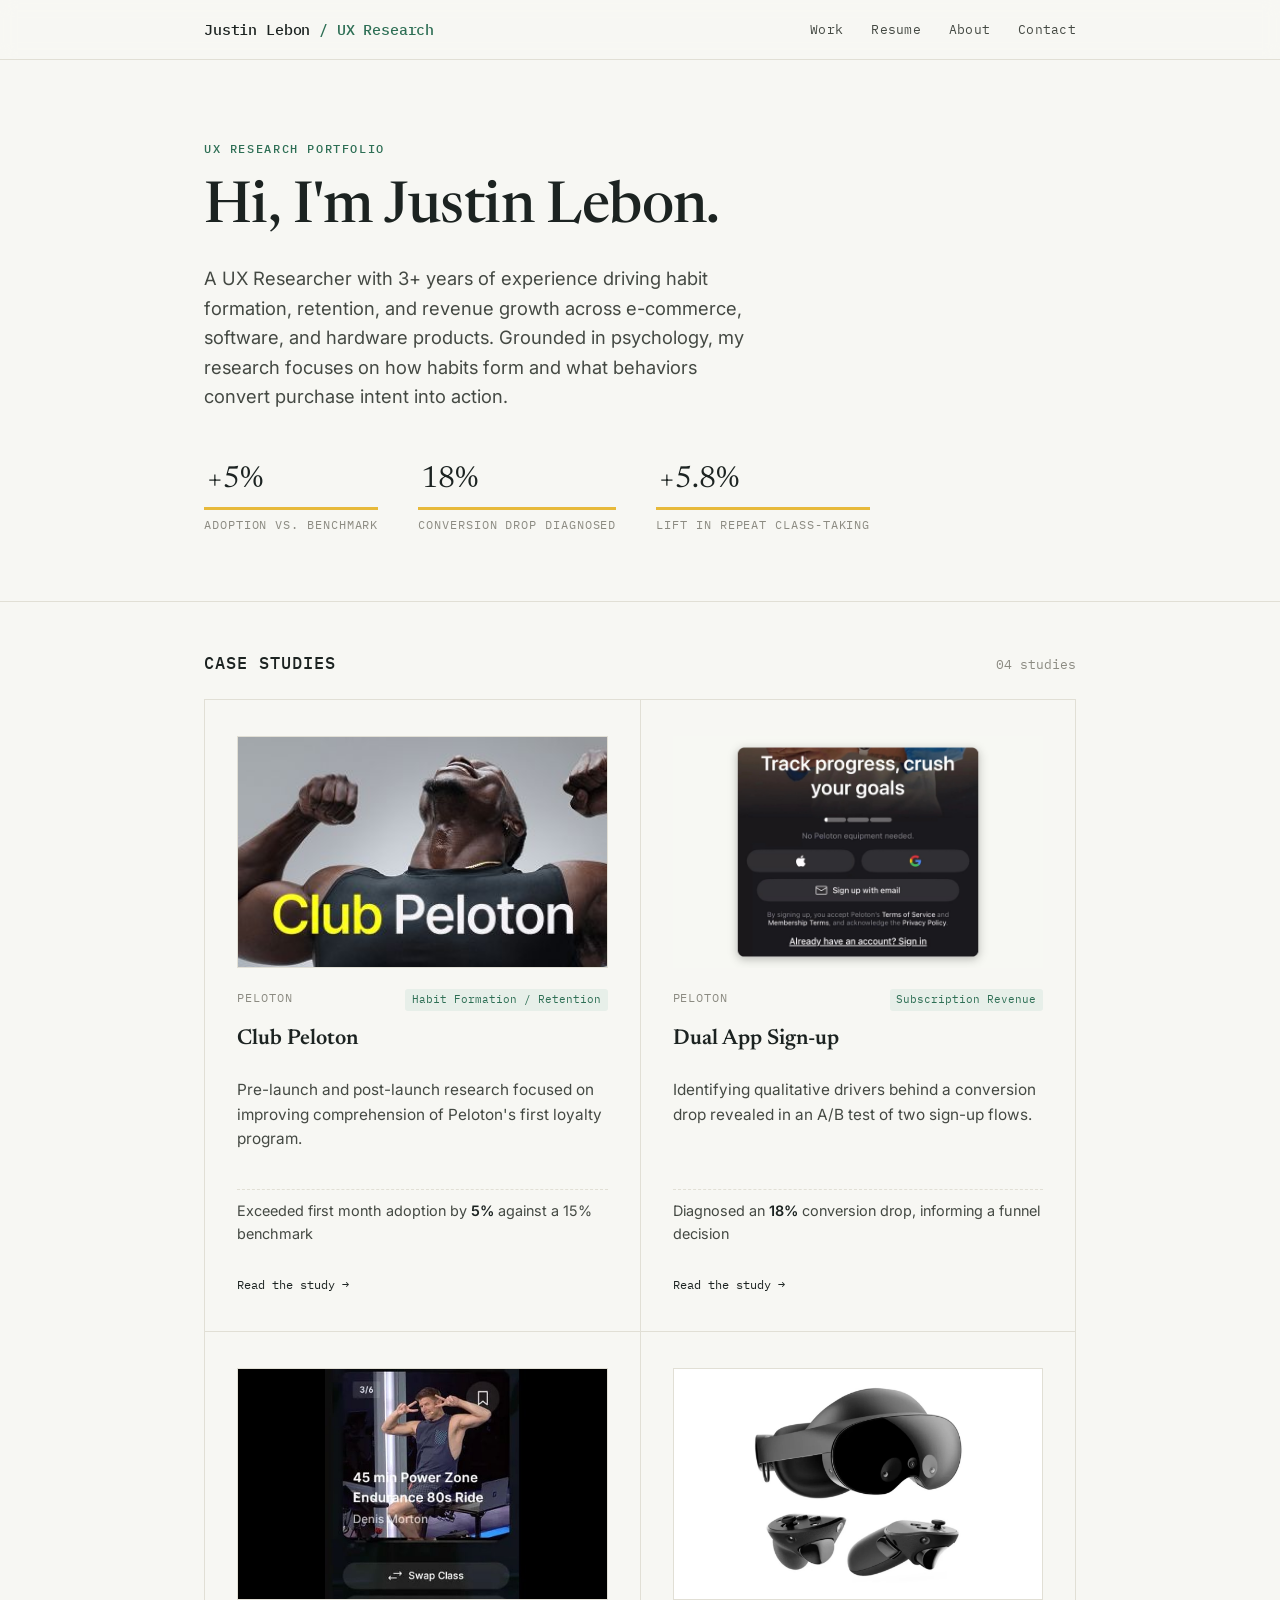
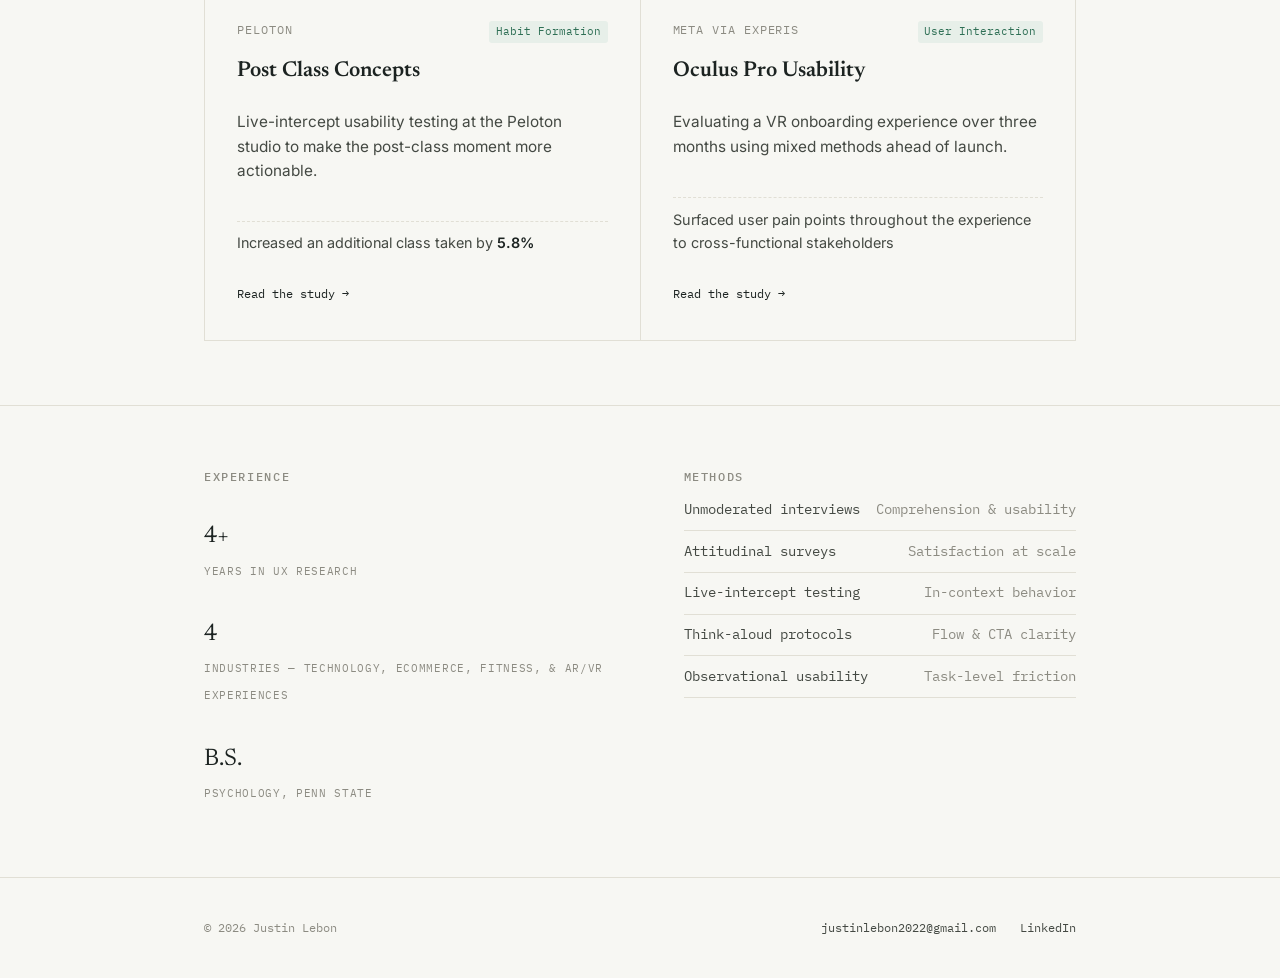
==== commit d601f53a: "Update index.html" ====
--- a/index.html
+++ b/index.html
@@ -29,7 +29,7 @@
     <div class="container">
       <span class="eyebrow">UX Research Portfolio</span>
       <h1>Hi, I'm Justin Lebon.</h1>
-      <p class="lede">A UX Researcher with 4+ years of experience driving habit formation, retention, and revenue growth across e-commerce, software, and hardware products. Grounded in psychology, my research focuses on how habits form and what behaviors convert purchase intent into action.</p>
+      <p class="lede">A UX Researcher with 3+ years of experience driving habit formation, retention, and revenue growth across e-commerce, software, and hardware products. Grounded in psychology, my research focuses on how habits form and what behaviors convert purchase intent into action.</p>
       <div class="stats">
         <div class="stat">
           <span class="num mark">+5%</span>
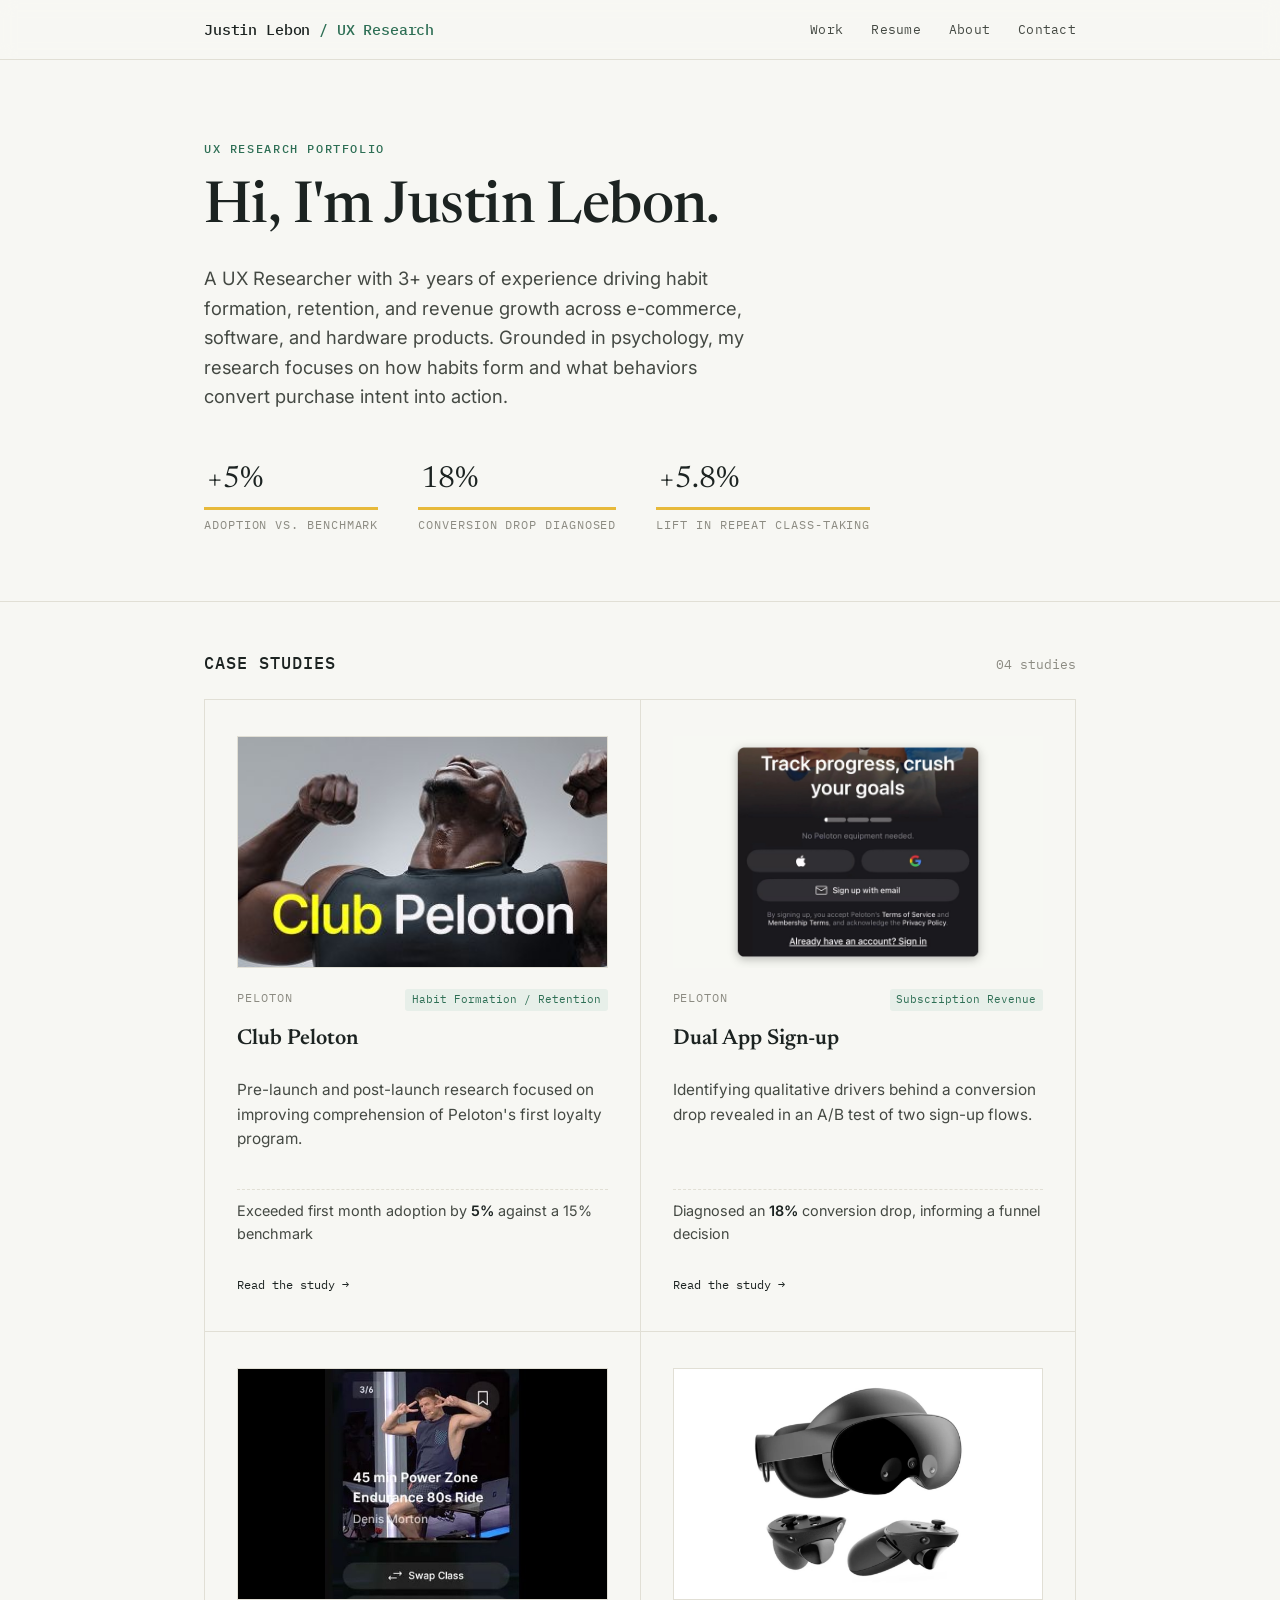
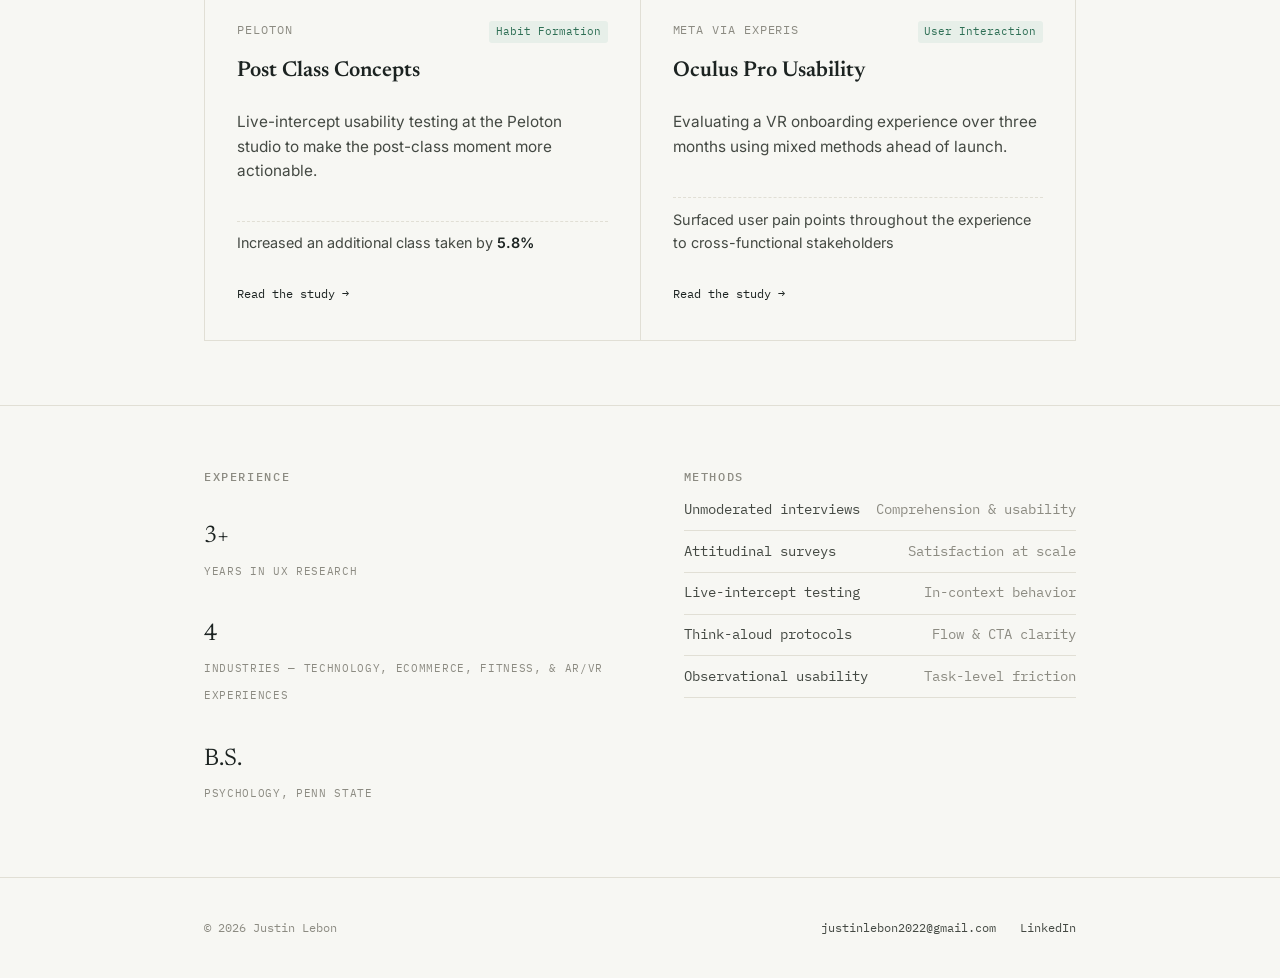
==== commit c476dff0: "Update index.html" ====
--- a/index.html
+++ b/index.html
@@ -112,7 +112,7 @@
         <span class="eyebrow muted">Experience</span>
         <div class="about-stats">
           <div class="stat">
-            <span class="num">4+</span>
+            <span class="num">3+</span>
             <span class="label">Years in UX Research</span>
           </div>
           <div class="stat">
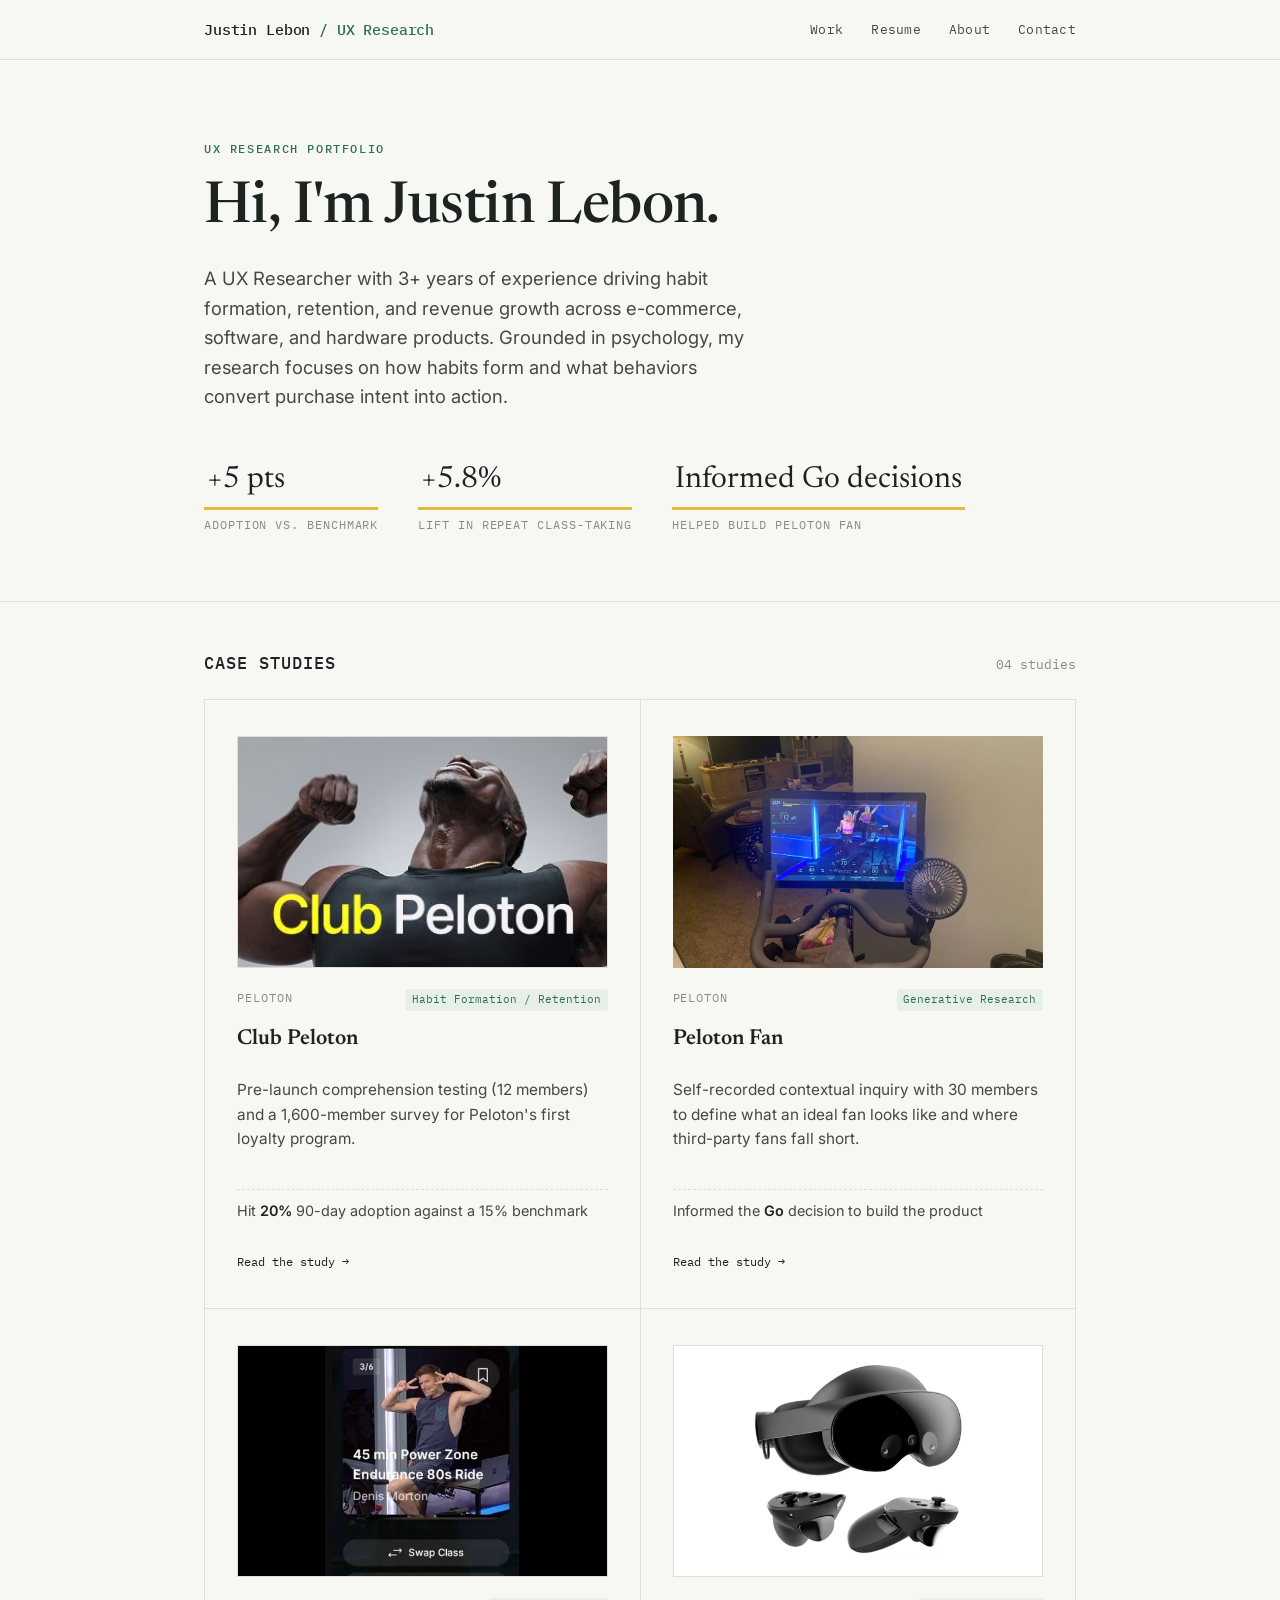
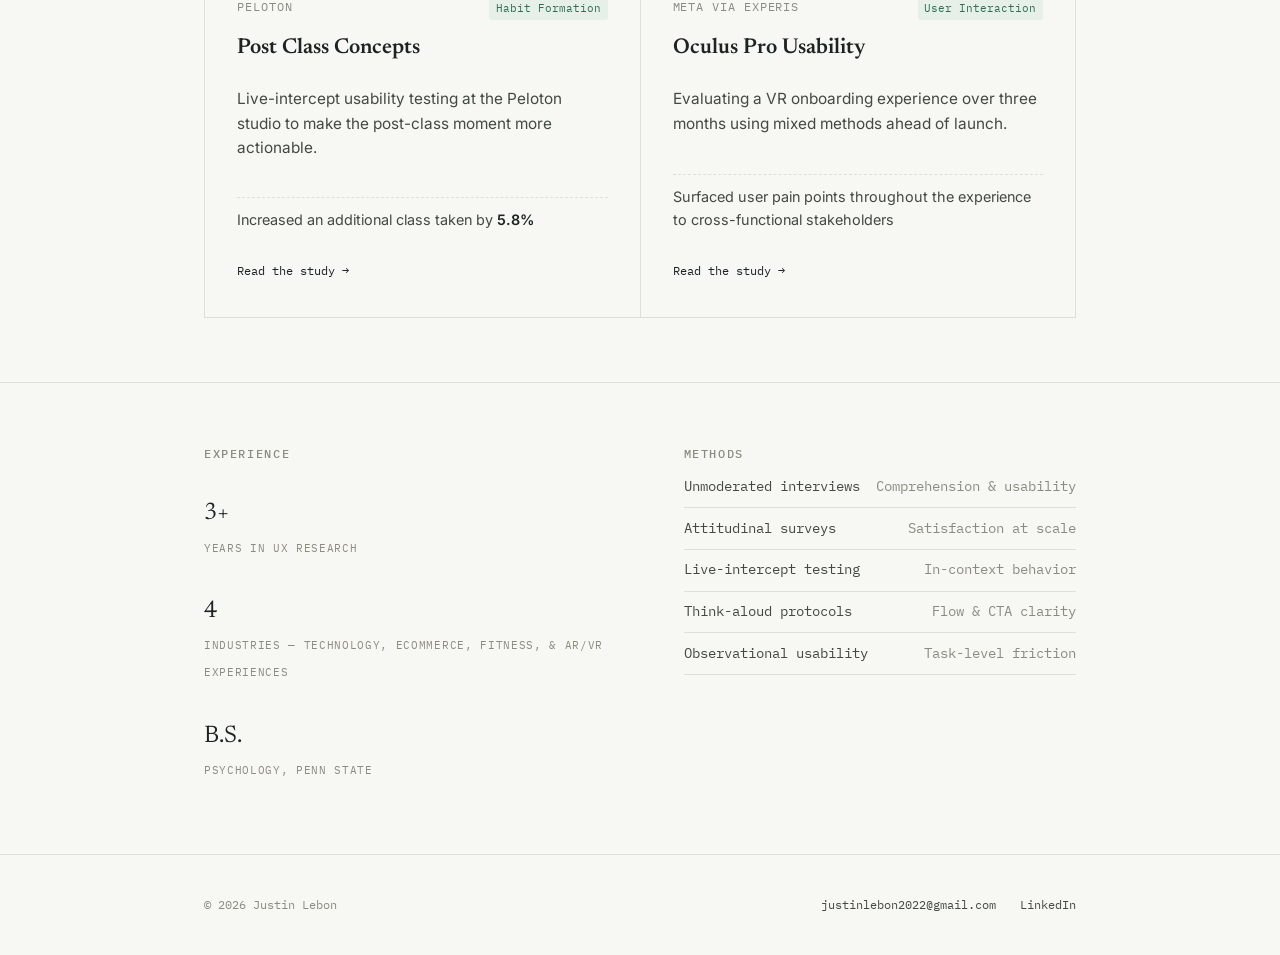
==== commit a8bd9797: "Refresh Club Peloton, add Peloton Fan, remove Dual App Sign-up - Club Peloton rewritten from the new" ====
--- a/index.html
+++ b/index.html
@@ -32,16 +32,16 @@
       <p class="lede">A UX Researcher with 3+ years of experience driving habit formation, retention, and revenue growth across e-commerce, software, and hardware products. Grounded in psychology, my research focuses on how habits form and what behaviors convert purchase intent into action.</p>
       <div class="stats">
         <div class="stat">
-          <span class="num mark">+5%</span>
+          <span class="num mark">+5 pts</span>
           <span class="label">Adoption vs. benchmark</span>
-        </div>
-        <div class="stat">
-          <span class="num mark">18%</span>
-          <span class="label">Conversion drop diagnosed</span>
         </div>
         <div class="stat">
           <span class="num mark">+5.8%</span>
           <span class="label">Lift in repeat class-taking</span>
+        </div>
+        <div class="stat">
+          <span class="num mark">Informed Go decisions</span>
+          <span class="label">Helped build Peloton Fan</span>
         </div>
       </div>
     </div>
@@ -62,20 +62,20 @@
           <span class="tag">Habit Formation / Retention</span>
         </div>
         <h3>Club Peloton</h3>
-        <p class="desc">Pre-launch and post-launch research focused on improving comprehension of Peloton's first loyalty program.</p>
-        <p class="impact">Exceeded first month adoption by <strong>5%</strong> against a 15% benchmark</p>
+        <p class="desc">Pre-launch comprehension testing (12 members) and a 1,600-member survey for Peloton's first loyalty program.</p>
+        <p class="impact">Hit <strong>20%</strong> 90-day adoption against a 15% benchmark</p>
         <span class="read-link">Read the study →</span>
       </a>
 
-      <a class="case-card reveal" href="subscription-revenue.html">
-        <img class="thumb" src="images/dualapp-card.jpg" alt="Peloton sign-up screen, track progress and crush your goals" style="object-fit:cover; border:none;">
+      <a class="case-card reveal" href="fan.html">
+        <img class="thumb" src="images/fan-placement.jpg" alt="Member's Peloton Bike tablet with a small fan clipped beside it" style="object-fit:cover; border:none;">
         <div class="top-row">
           <span class="company">Peloton</span>
-          <span class="tag">Subscription Revenue</span>
+          <span class="tag">Generative Research</span>
         </div>
-        <h3>Dual App Sign-up</h3>
-        <p class="desc">Identifying qualitative drivers behind a conversion drop revealed in an A/B test of two sign-up flows.</p>
-        <p class="impact">Diagnosed an <strong>18%</strong> conversion drop, informing a funnel decision</p>
+        <h3>Peloton Fan</h3>
+        <p class="desc">Self-recorded contextual inquiry with 30 members to define what an ideal fan looks like and where third-party fans fall short.</p>
+        <p class="impact">Informed the <strong>Go</strong> decision to build the product</p>
         <span class="read-link">Read the study →</span>
       </a>
 
--- a/style.css
+++ b/style.css
@@ -815,3 +815,163 @@
   opacity: 1;
   transform: translateY(0);
 }
+
+/* ===========================================================
+   Case study additions: evidence cards, quotes, result callout
+   =========================================================== */
+
+.timeline.three { grid-template-columns: repeat(3, 1fr); }
+@media (max-width: 860px) { .timeline.three { grid-template-columns: 1fr; } }
+.timeline-sub {
+  font-family: var(--font-mono);
+  font-size: 0.72rem;
+  text-transform: uppercase;
+  letter-spacing: 0.07em;
+  color: var(--muted);
+  margin: 2.5rem 0 1.1rem;
+}
+.timeline-total {
+  font-family: var(--font-mono);
+  font-size: 0.82rem;
+  color: var(--ink);
+  margin: 1.75rem 0 0;
+}
+
+.sub-note {
+  margin: 0 0 1.5rem;
+  font-size: 1.02rem;
+  color: var(--ink-soft);
+  max-width: 62ch;
+}
+
+.finding-stack { display: grid; gap: 1.75rem; }
+.finding-card {
+  border: 1px solid var(--line);
+  background: var(--paper-raised);
+}
+.finding-card .fc-title {
+  font-family: var(--font-mono);
+  font-size: 0.78rem;
+  text-transform: uppercase;
+  letter-spacing: 0.07em;
+  color: var(--ink);
+  padding: 0.95rem 1.75rem;
+  border-bottom: 1px solid var(--line);
+  margin: 0;
+}
+.finding-card .finding { border-bottom: 1px solid var(--line); }
+.finding-card .finding:last-child { border-bottom: none; }
+
+.evidence {
+  display: flex;
+  gap: 2rem;
+  align-items: center;
+  padding: 1.5rem 1.75rem;
+  background: var(--paper);
+}
+@media (max-width: 720px) { .evidence { flex-direction: column; align-items: stretch; } }
+.evidence figure { margin: 0; flex: 0 0 min(46%, 340px); }
+.evidence figure.narrow { flex-basis: min(34%, 240px); }
+.evidence figure img {
+  width: 100%;
+  border: 1px solid var(--line);
+  border-radius: 6px;
+  box-shadow: 0 16px 32px -20px rgba(28, 35, 33, 0.35);
+}
+.evidence figcaption {
+  font-size: 0.82rem;
+  color: var(--muted);
+  margin-top: 0.7rem;
+  line-height: 1.4;
+}
+.evidence figcaption .tag-impact {
+  font-family: var(--font-mono);
+  font-size: 0.66rem;
+  text-transform: uppercase;
+  letter-spacing: 0.07em;
+  color: var(--signal);
+  background: var(--signal-soft);
+  padding: 0.2em 0.55em;
+  border-radius: 3px;
+  margin-right: 0.45em;
+  white-space: nowrap;
+}
+.evidence blockquote {
+  margin: 0;
+  padding-left: 1.25rem;
+  border-left: 3px solid var(--mark);
+  font-family: var(--font-display);
+  font-size: 1.12rem;
+  line-height: 1.45;
+  color: var(--ink);
+  font-style: italic;
+}
+
+.result {
+  display: grid;
+  grid-template-columns: auto 1fr;
+  gap: 2.5rem;
+  align-items: center;
+  border: 1px solid var(--line);
+  background: var(--paper-raised);
+  padding: 2rem 2.25rem;
+}
+@media (max-width: 720px) { .result { grid-template-columns: 1fr; gap: 1.25rem; } }
+.result .big {
+  font-family: var(--font-display);
+  font-size: clamp(3rem, 8vw, 4.6rem);
+  font-weight: 500;
+  line-height: 1;
+  color: var(--ink);
+}
+.result .big small {
+  display: block;
+  font-family: var(--font-mono);
+  font-size: 0.72rem;
+  letter-spacing: 0.06em;
+  text-transform: uppercase;
+  color: var(--muted);
+  margin-top: 0.7rem;
+}
+.result p { margin: 0 0 0.6rem; color: var(--ink); }
+.result p.why {
+  font-family: var(--font-mono);
+  font-size: 0.72rem;
+  text-transform: uppercase;
+  letter-spacing: 0.07em;
+  color: var(--signal);
+  margin: 0 0 0.3rem;
+}
+.result p:last-child { margin-bottom: 0; }
+
+.bullet-note {
+  margin: 1.25rem 0 0;
+  padding: 0;
+  list-style: none;
+  display: grid;
+  gap: 0.55rem;
+}
+.bullet-note li {
+  font-size: 0.94rem;
+  color: var(--ink-soft);
+  padding-left: 1.1rem;
+  position: relative;
+}
+.bullet-note li::before {
+  content: "–";
+  position: absolute;
+  left: 0;
+  color: var(--muted);
+}
+
+/* Business impact numbers: thin gold underline instead of a highlighter bar */
+.result .big .mark {
+  background-size: 100% 0.07em;
+  background-position: 0 85%;
+  padding: 0 0.05em;
+}
+
+/* Evidence with no quote: centre the picture and its caption */
+.evidence.solo { justify-content: center; }
+.evidence.solo figure { text-align: center; }
+.evidence.solo figcaption { text-align: center; }
